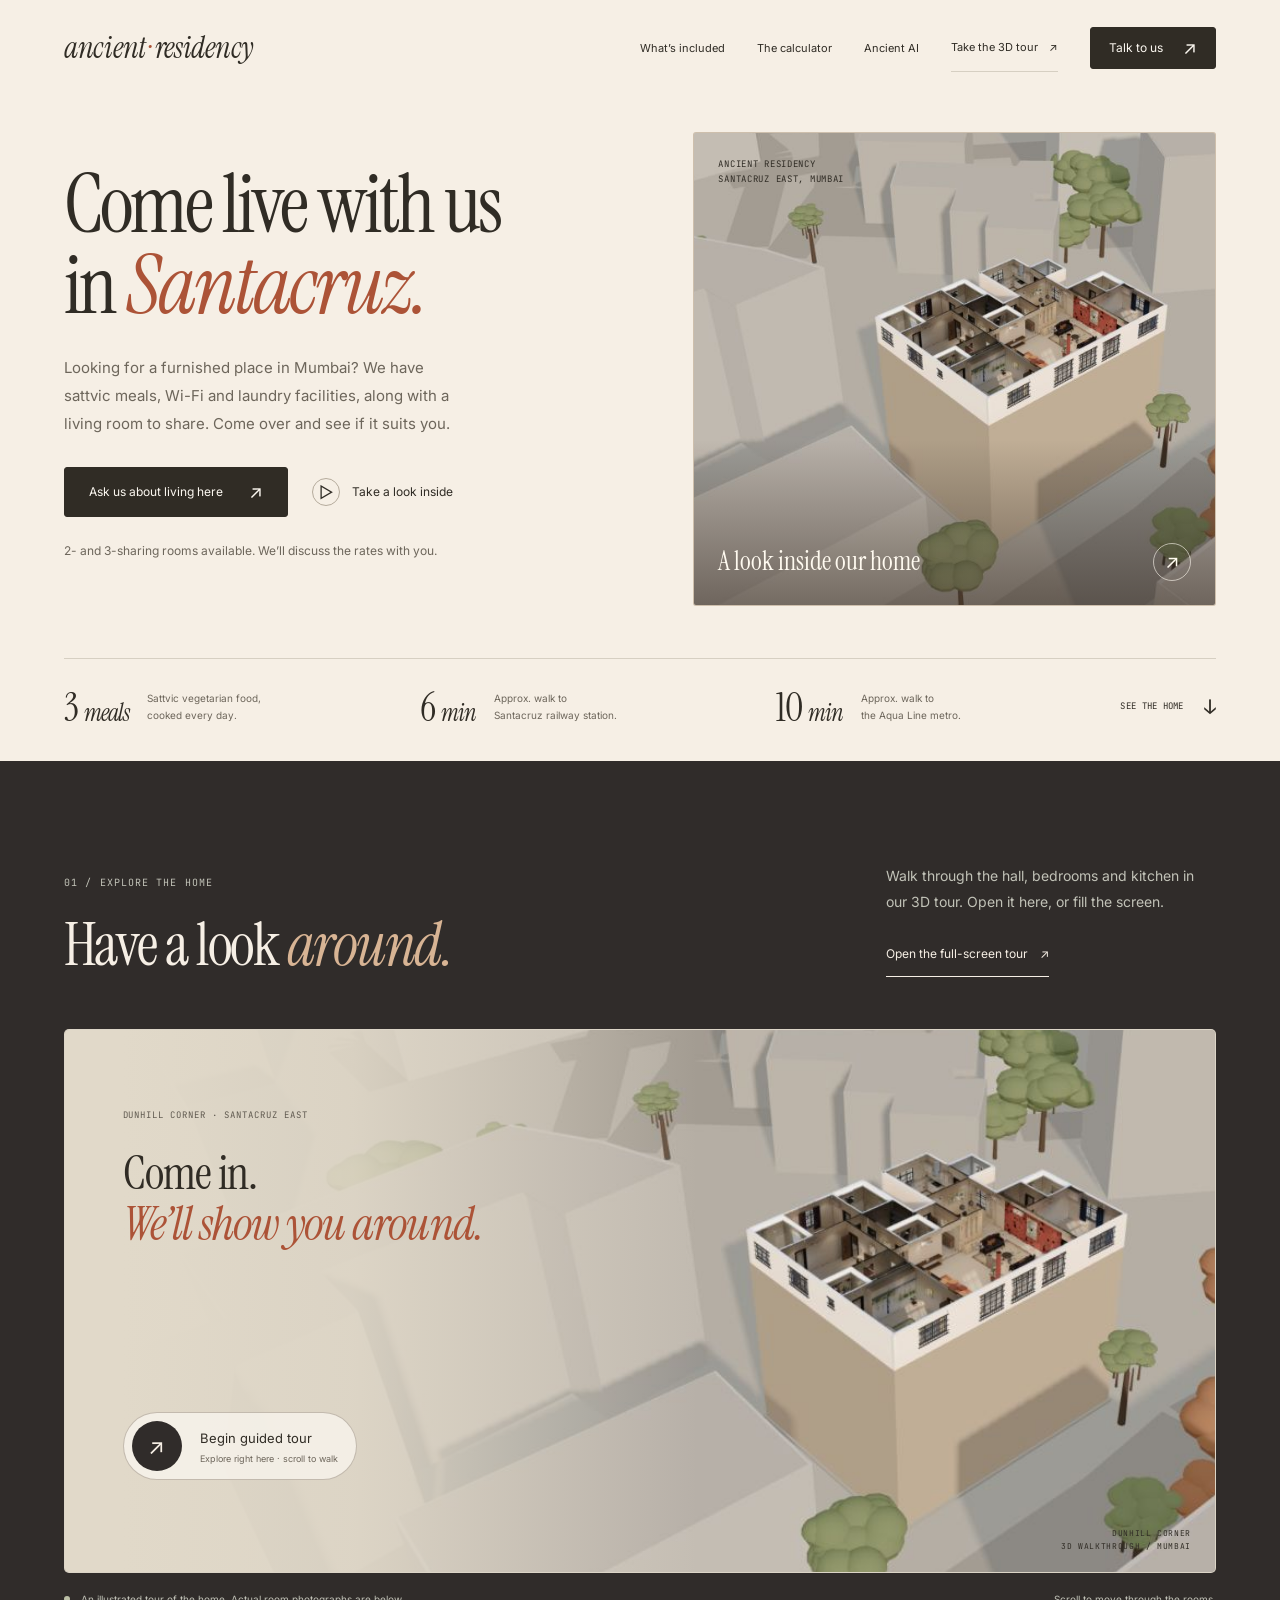
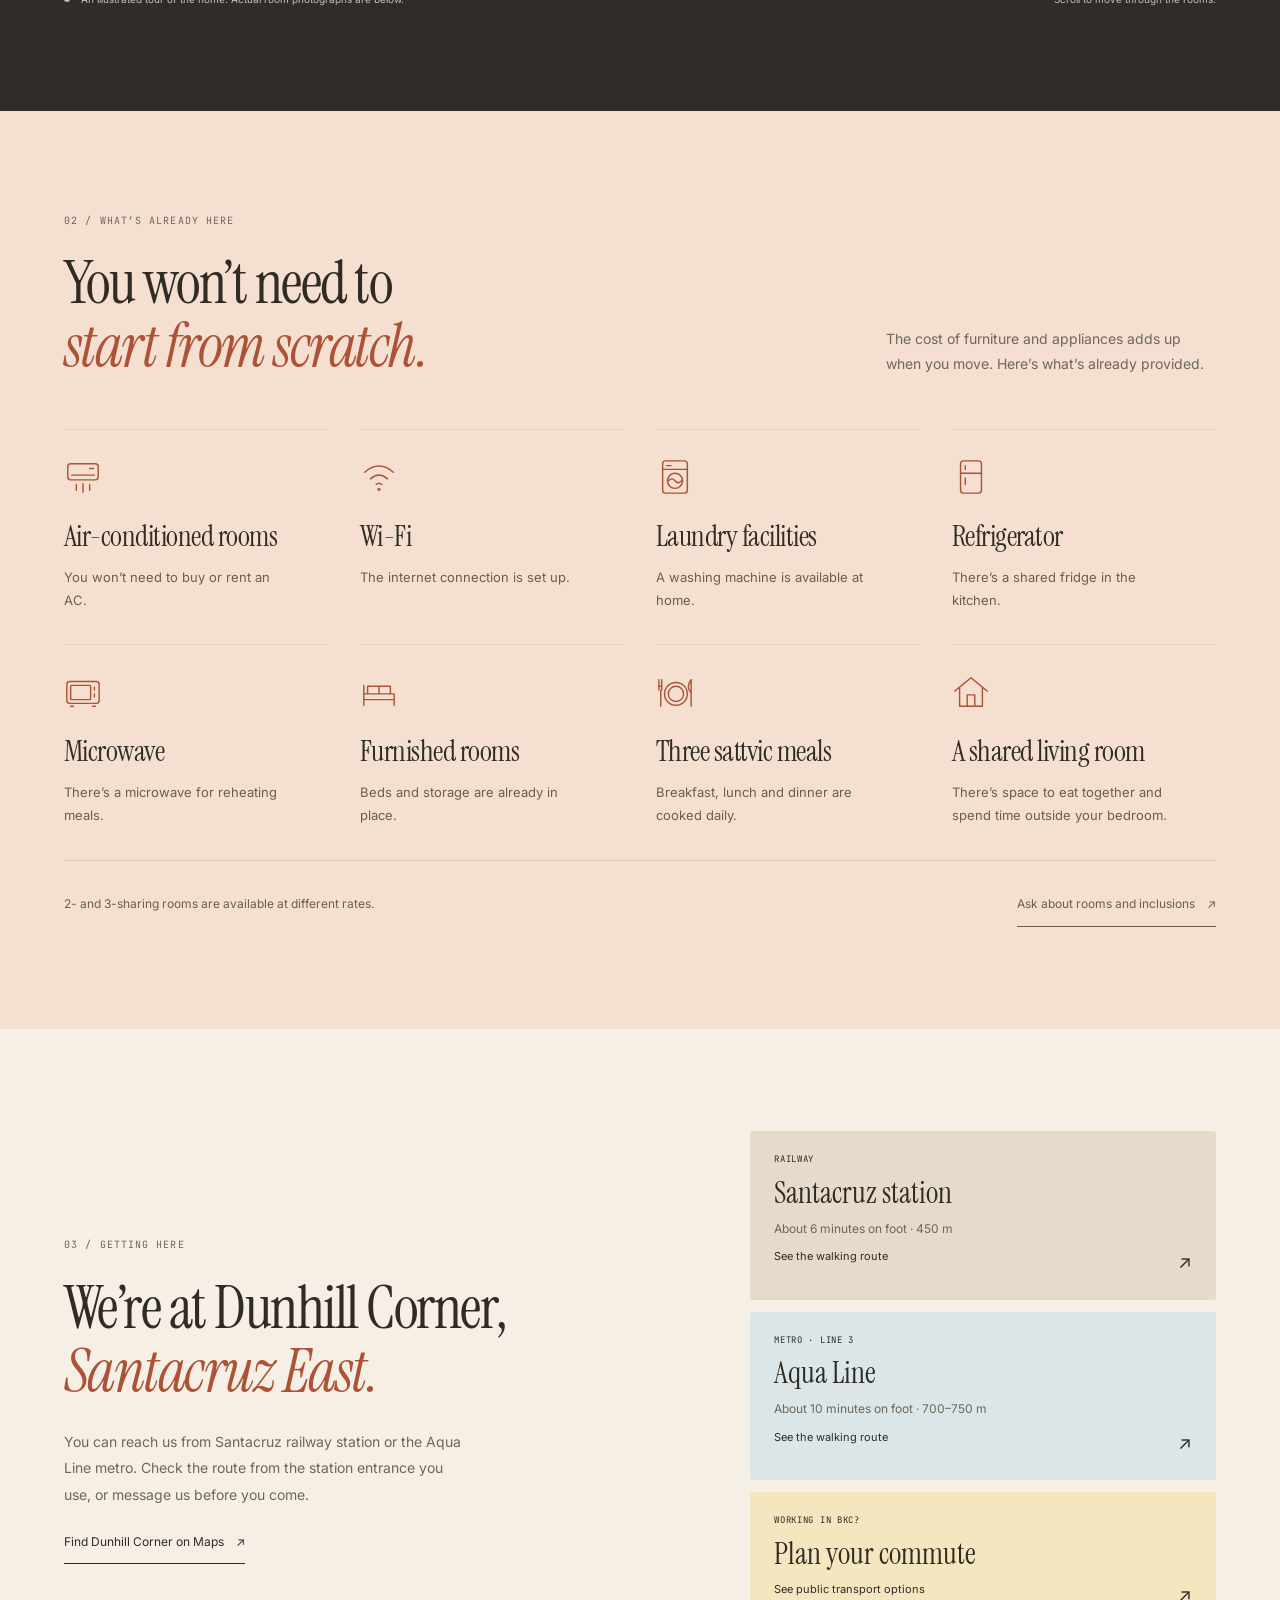
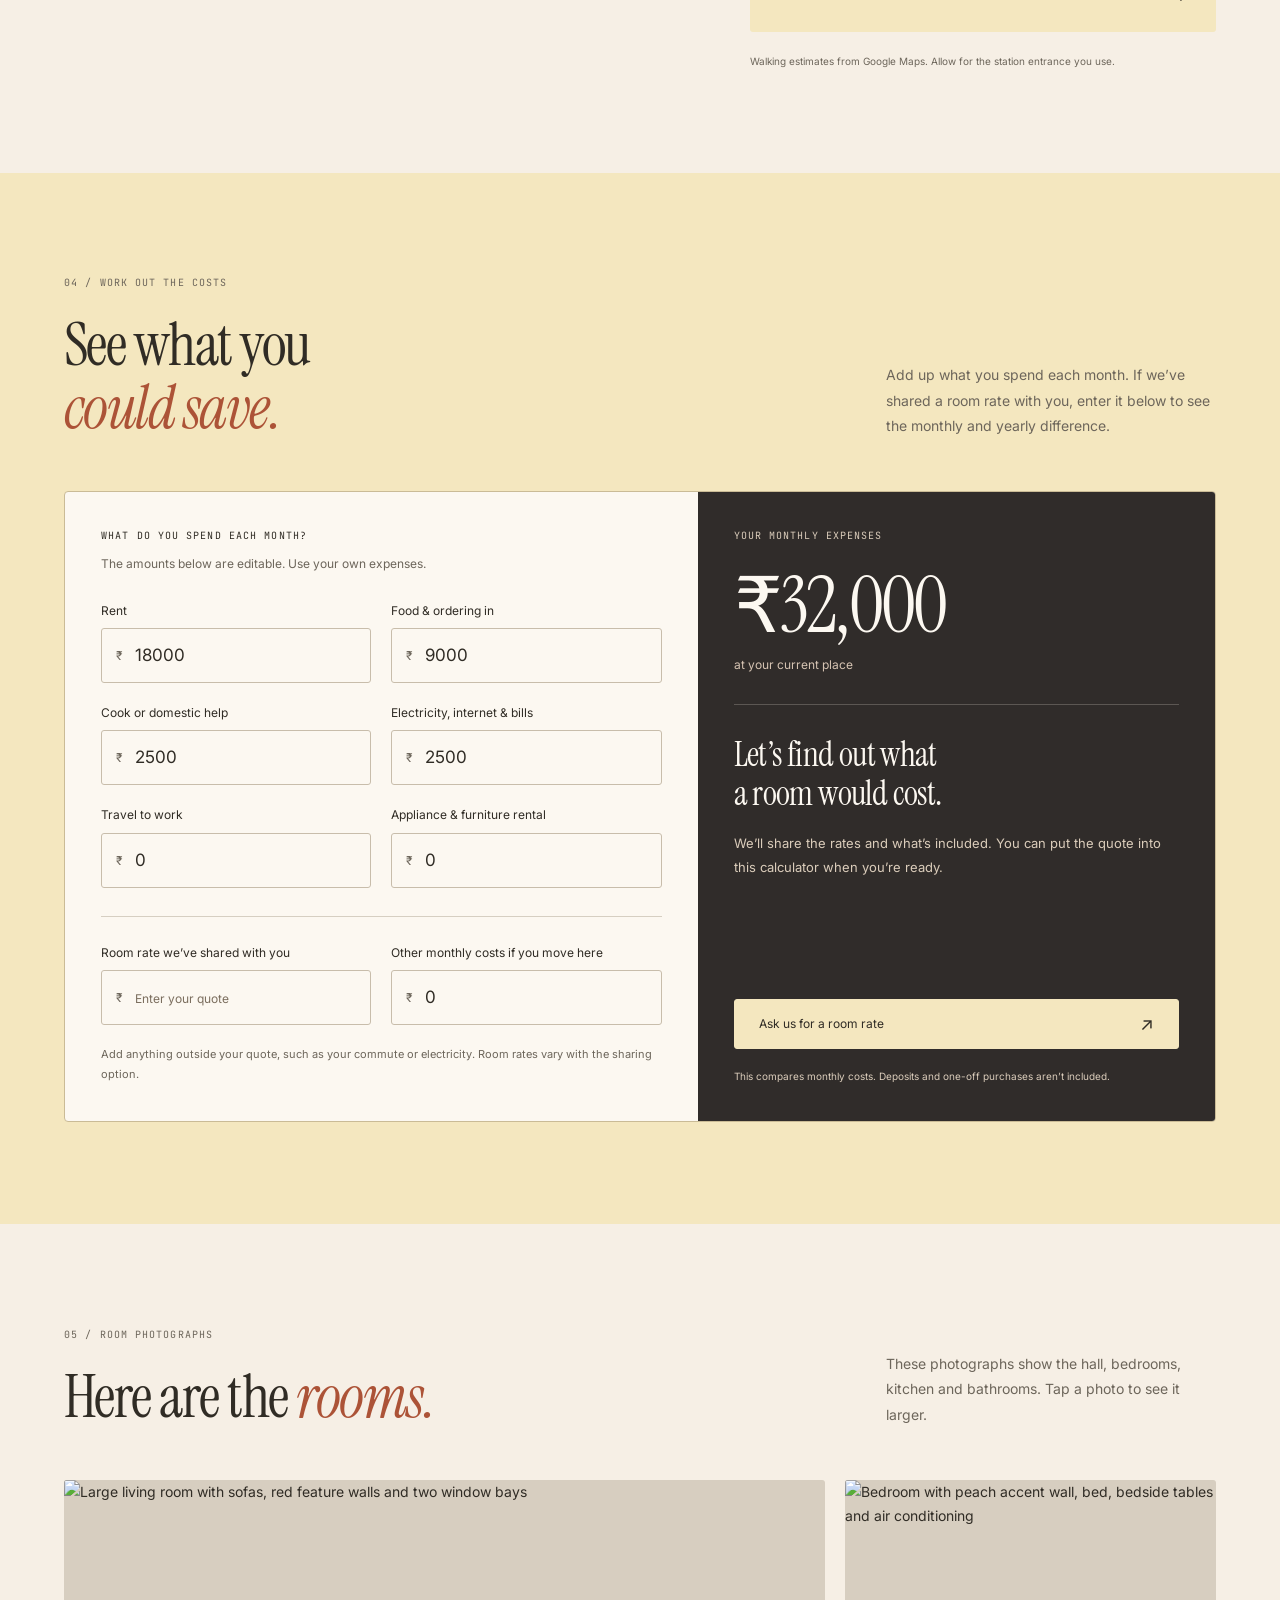
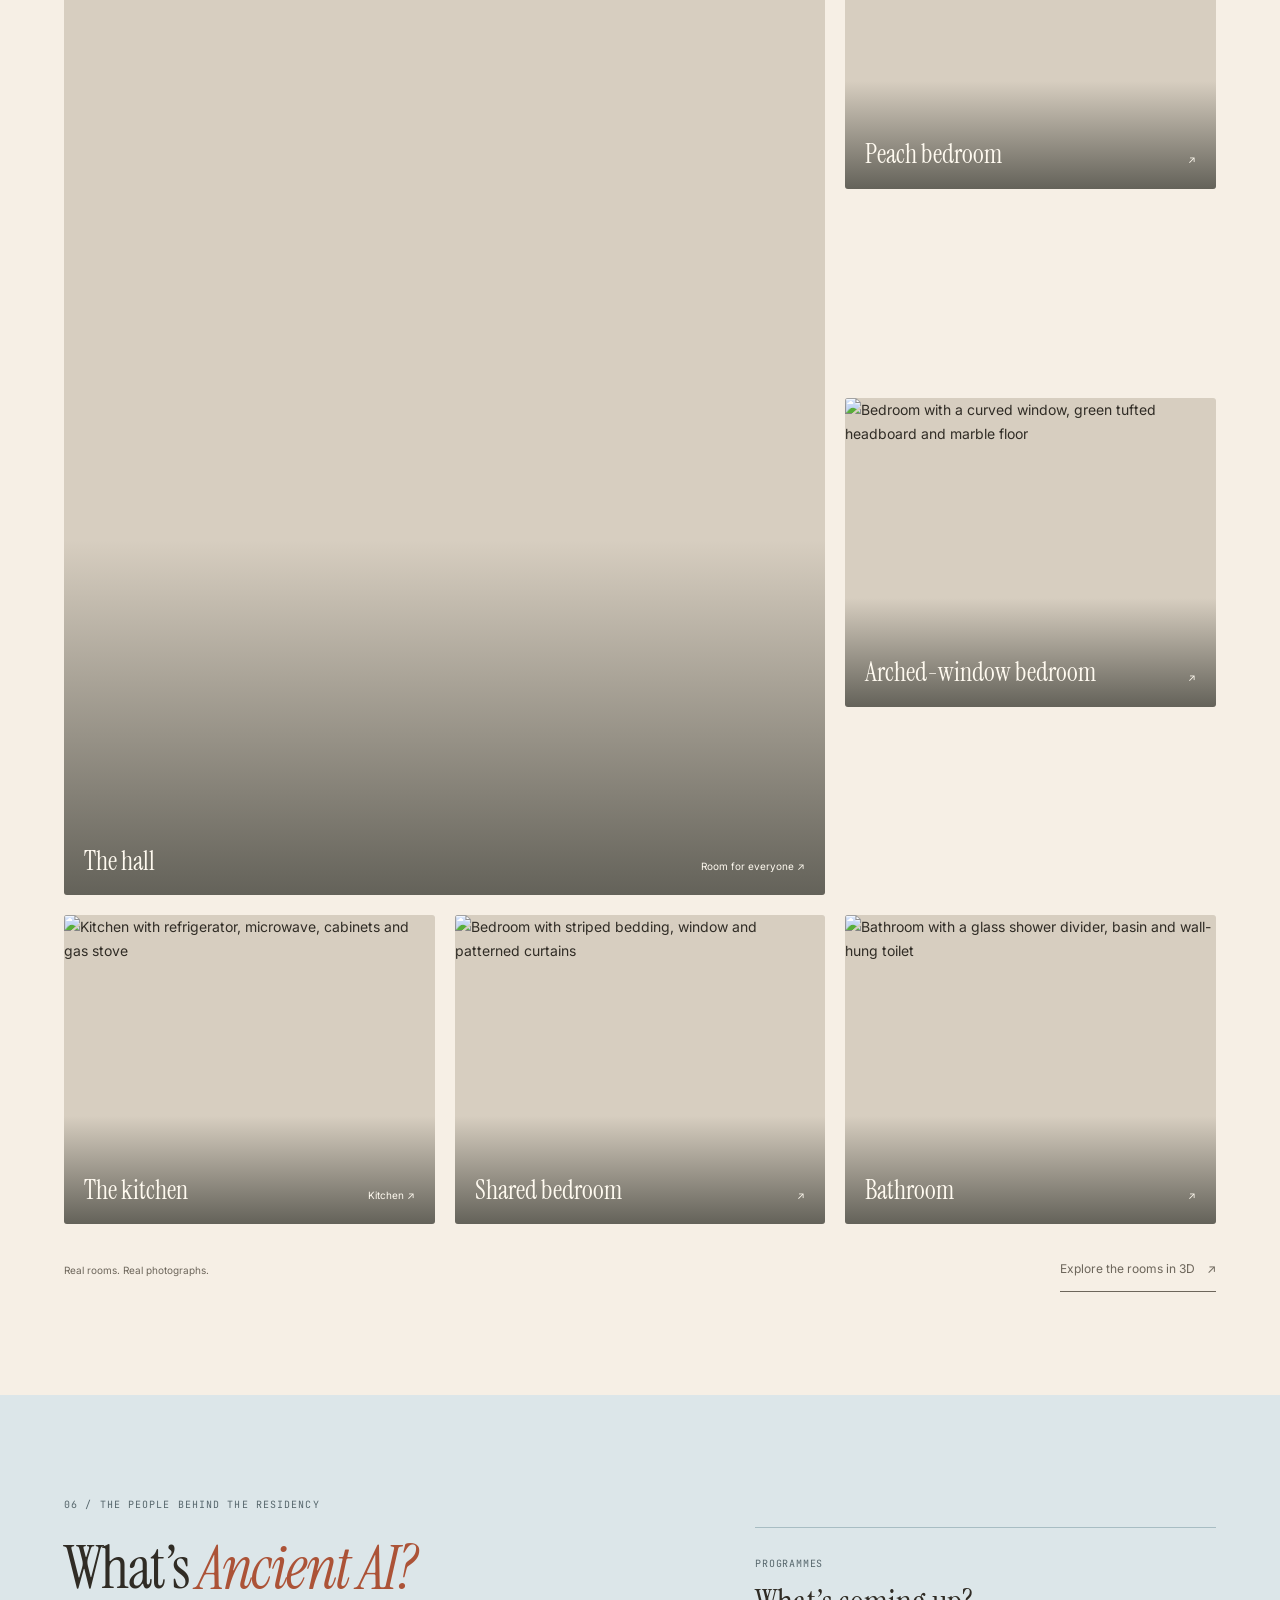
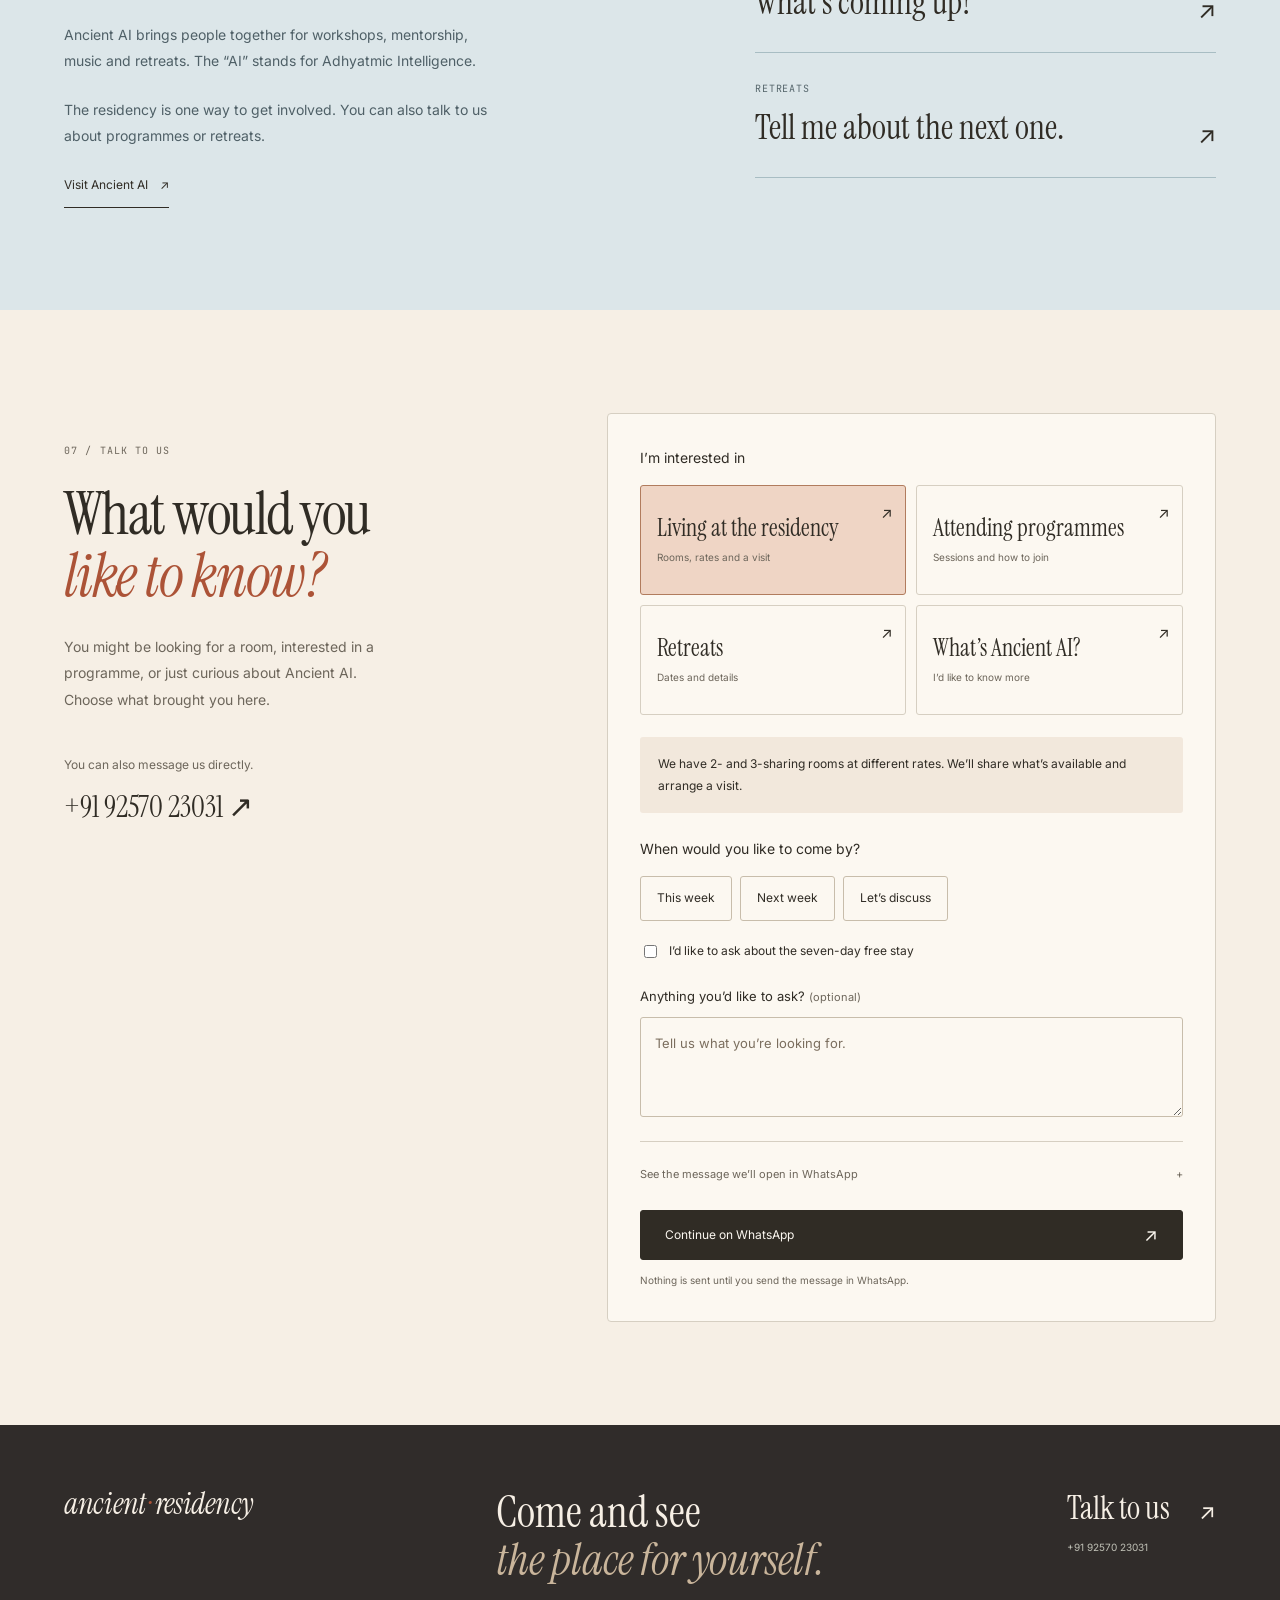
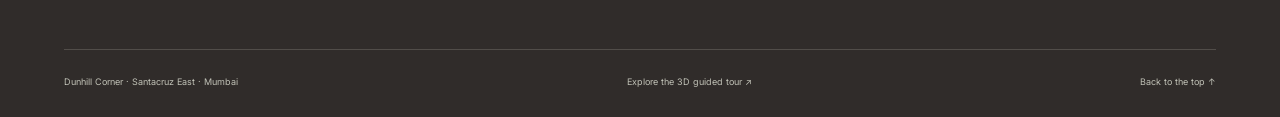
==== index.html @ 77e810cf "Redesign residency site and integrate guided 3D tour" ====
<!doctype html>
<html lang="en">
<head>
  <meta charset="utf-8">
  <meta name="viewport" content="width=device-width, initial-scale=1, viewport-fit=cover">
  <meta name="theme-color" content="#f3ece1">
  <meta name="description" content="Explore Ancient Residency at Dunhill Corner, Santacruz East. Furnished rooms, sattvic meals, Wi-Fi and laundry facilities. Take the 3D tour and talk to us about living here.">
  <title>Ancient Residency · Come live with us in Santacruz</title>
  <link rel="preconnect" href="https://fonts.googleapis.com">
  <link rel="preconnect" href="https://fonts.gstatic.com" crossorigin>
  <link href="https://fonts.googleapis.com/css2?family=Instrument+Serif:ital@0;1&family=Inter:wght@400;500;600&family=JetBrains+Mono:wght@400&display=swap" rel="stylesheet">
  <link rel="stylesheet" href="style.css">
  <script type="module" src="main.js"></script>
</head>
<body>
<svg class="icon-library" xmlns="http://www.w3.org/2000/svg" aria-hidden="true"><defs>
<symbol id="icon-wifi" viewBox="0 0 40 40"><path d="M5 15q15-13 30 0M11 22q9-8 18 0M17 28q3-3 6 0"/><circle cx="20" cy="33" r="1"/></symbol>
<symbol id="icon-ac" viewBox="0 0 40 40"><rect x="4" y="6" width="32" height="17" rx="3"/><path d="M8 18h24M27 11h4M13 28v6M20 27v9M27 28v6"/></symbol>
<symbol id="icon-washer" viewBox="0 0 40 40"><rect x="7" y="3" width="26" height="34" rx="3"/><path d="M7 12h26M11 8h5"/><circle cx="20" cy="24" r="8"/><path d="M13 24q4-4 7 0t7 0"/></symbol>
<symbol id="icon-fridge" viewBox="0 0 40 40"><rect x="9" y="3" width="22" height="34" rx="3"/><path d="M9 16h22M14 8v4M14 21v7"/></symbol>
<symbol id="icon-micro" viewBox="0 0 40 40"><rect x="3" y="9" width="34" height="23" rx="3"/><rect x="7" y="13" width="21" height="15" rx="1"/><path d="M32 15v3M32 22v3M7 35h3M30 35h3"/></symbol>
<symbol id="icon-bed" viewBox="0 0 40 40"><path d="M4 34V13M36 34V22H4M8 22v-8h12v8M20 22v-8h12v8M4 28h32"/></symbol>
<symbol id="icon-meal" viewBox="0 0 40 40"><circle cx="21" cy="22" r="12"/><circle cx="21" cy="22" r="8"/><path d="M3 7v11M6 7v11M3 14h3M5 18v17M37 7v28M37 7q-6 8 0 14"/></symbol>
<symbol id="icon-home" viewBox="0 0 40 40"><path d="M3 19 20 5l17 14M8 16v19h24V16M16 35V23h8v12"/></symbol>
</defs></svg>
<a class="skip-link" href="#main">Skip to content</a>
<header class="header wrap">
  <a class="wordmark" href="#top" aria-label="Ancient Residency, home">ancient<span>·</span>residency</a>
  <nav class="nav" aria-label="Main navigation">
    <a href="#amenities">What’s included</a><a href="#calculator">The calculator</a><a href="#ancient-ai">Ancient AI</a>
    <a class="nav-tour" href="tour/" data-tour-open>Take the 3D tour <span aria-hidden="true">↗</span></a>
    <a class="button button-small" href="#contact">Talk to us <span aria-hidden="true">↗</span></a>
  </nav>
</header>
<main id="main">
  <section class="hero wrap" id="top" aria-labelledby="hero-heading">
    <div class="hero-copy">
      <h1 id="hero-heading">Come live with us<br>in <em>Santacruz.</em></h1>
      <p class="hero-lede">Looking for a furnished place in Mumbai? We have sattvic meals, Wi-Fi and laundry facilities, along with a living room to share. Come over and see if it suits you.</p>
      <div class="actions"><a class="button" href="#contact" data-interest-link="living">Ask us about living here <span aria-hidden="true">↗</span></a><a class="text-link" href="tour/" data-tour-open><span class="play-small" aria-hidden="true">▷</span> Take a look inside</a></div>
      <p class="hero-footnote">2- and 3-sharing rooms available. We’ll discuss the rates with you.</p>
    </div>
    <a class="hero-art" href="tour/" data-tour-open aria-label="Explore the home in our 3D guided tour">
      <img src="assets/tour-preview.jpg" alt="Our 3D model of Dunhill Corner, with an open-roof view of the hall, bedrooms and kitchen" fetchpriority="high" width="1280" height="720">
      <span class="art-label">A look inside our home<span aria-hidden="true">↗</span></span>
      <span class="art-stamp">Ancient Residency<br>Santacruz East, Mumbai</span>
    </a>
    <div class="hero-facts"><div><span class="fact-number">3 <i>meals</i></span><span>Sattvic vegetarian food,<br>cooked every day.</span></div><div><span class="fact-number">6 <i>min</i></span><span>Approx. walk to<br>Santacruz railway station.</span></div><div><span class="fact-number">10 <i>min</i></span><span>Approx. walk to<br>the Aqua Line metro.</span></div><a href="#guided-tour" class="scroll-note">See the home <span aria-hidden="true">↓</span></a></div>
  </section>
  <section class="tour-section section" id="guided-tour" aria-labelledby="guided-heading">
    <div class="wrap">
      <div class="section-intro">
        <div><p class="eyebrow">01 / Explore the home</p><h2 id="guided-heading">Have a look <em>around.</em></h2></div>
        <div class="tour-intro"><p>Walk through the hall, bedrooms and kitchen in our 3D tour. Open it here, or fill the screen.</p><a class="text-link" href="tour/" data-tour-open>Open the full-screen tour <span aria-hidden="true">↗</span></a></div>
      </div>
      <div class="tour-stage" id="tour-stage">
        <div class="tour-poster" id="tour-poster">
          <img src="assets/tour-preview.jpg" alt="A view of our actual 3D model, showing the open-roof home in its Santacruz neighbourhood" loading="lazy" width="1280" height="720">
          <div class="tour-poster-copy"><span class="eyebrow">Dunhill Corner · Santacruz East</span><p>Come in.<br><em>We’ll show you around.</em></p></div>
          <a href="tour/" class="tour-start" data-tour-inline><span class="play-ring" aria-hidden="true">↗</span><span>Begin guided tour<small>Explore right here · scroll to walk</small></span></a>
          <span class="tour-stamp">DUNHILL CORNER<br>3D WALKTHROUGH / MUMBAI</span>
        </div>
        <div id="inline-tour" class="inline-tour" hidden>
          <div class="inline-toolbar"><span>Ancient Residency <i>/ Guided tour</i></span><div><button type="button" data-tour-open>Full screen ↗</button><button type="button" id="inline-close">Back to the page ×</button></div></div>
          <div id="inline-frame" class="inline-frame"></div>
        </div>
      </div>
      <div class="tour-caption"><span><span class="small-dot"></span> An illustrated tour of the home. Actual room photographs are below.</span><span>Scroll to move through the rooms.</span></div>
    </div>
  </section>
  <section class="amenities-section section" id="amenities" aria-labelledby="amenities-heading"><div class="wrap">
    <div class="section-intro"><div><p class="eyebrow">02 / What’s already here</p><h2 id="amenities-heading">You won’t need to<br><em>start from scratch.</em></h2></div><p>The cost of furniture and appliances adds up when you move. Here’s what’s already provided.</p></div>
    <div class="amenity-grid">
      <article><svg aria-hidden="true"><use href="#icon-ac"/></svg><h3>Air-conditioned rooms</h3><p>You won’t need to buy or rent an AC.</p></article>
      <article><svg aria-hidden="true"><use href="#icon-wifi"/></svg><h3>Wi-Fi</h3><p>The internet connection is set up.</p></article>
      <article><svg aria-hidden="true"><use href="#icon-washer"/></svg><h3>Laundry facilities</h3><p>A washing machine is available at home.</p></article>
      <article><svg aria-hidden="true"><use href="#icon-fridge"/></svg><h3>Refrigerator</h3><p>There’s a shared fridge in the kitchen.</p></article>
      <article><svg aria-hidden="true"><use href="#icon-micro"/></svg><h3>Microwave</h3><p>There’s a microwave for reheating meals.</p></article>
      <article><svg aria-hidden="true"><use href="#icon-bed"/></svg><h3>Furnished rooms</h3><p>Beds and storage are already in place.</p></article>
      <article><svg aria-hidden="true"><use href="#icon-meal"/></svg><h3>Three sattvic meals</h3><p>Breakfast, lunch and dinner are cooked daily.</p></article>
      <article><svg aria-hidden="true"><use href="#icon-home"/></svg><h3>A shared living room</h3><p>There’s space to eat together and spend time outside your bedroom.</p></article>
    </div>
    <div class="amenity-bottom"><span>2- and 3-sharing rooms are available at different rates.</span><a class="text-link" href="#contact" data-interest-link="living">Ask about rooms and inclusions <span aria-hidden="true">↗</span></a></div>
  </div></section>

  <section class="location-section section wrap" id="location" aria-labelledby="location-heading">
    <div class="location-copy"><p class="eyebrow">03 / Getting here</p><h2 id="location-heading">We’re at Dunhill Corner,<br><em>Santacruz East.</em></h2><p>You can reach us from Santacruz railway station or the Aqua Line metro. Check the route from the station entrance you use, or message us before you come.</p><a class="text-link" href="https://www.google.com/maps/search/?api=1&amp;query=Dunhill+Corner+Santacruz+East+Mumbai" target="_blank" rel="noopener">Find Dunhill Corner on Maps <span aria-hidden="true">↗</span></a></div>
    <div class="location-routes">
      <a href="https://www.google.com/maps/dir/?api=1&amp;origin=Dunhill+Corner+Santacruz+East+Mumbai&amp;destination=Santacruz+Railway+Station+East+Mumbai&amp;travelmode=walking" target="_blank" rel="noopener"><span class="route-tag">Railway</span><strong>Santacruz station</strong><small>About 6 minutes on foot · 450 m</small><span>See the walking route <i aria-hidden="true">↗</i></span></a>
      <a href="https://www.google.com/maps/dir/?api=1&amp;origin=Dunhill+Corner+Santacruz+East+Mumbai&amp;destination=Santacruz+Metro+Station+Mumbai&amp;travelmode=walking" target="_blank" rel="noopener"><span class="route-tag">Metro · Line 3</span><strong>Aqua Line</strong><small>About 10 minutes on foot · 700–750 m</small><span>See the walking route <i aria-hidden="true">↗</i></span></a>
      <a href="https://www.google.com/maps/dir/?api=1&amp;origin=Dunhill+Corner+Santacruz+East+Mumbai&amp;destination=Bandra+Kurla+Complex+Mumbai&amp;travelmode=transit" target="_blank" rel="noopener"><span class="route-tag">Working in BKC?</span><strong>Plan your commute</strong><span>See public transport options <i aria-hidden="true">↗</i></span></a>
      <p class="route-note">Walking estimates from Google Maps. Allow for the station entrance you use.</p>
    </div>
  </section>

  <section class="calculator-section section" id="calculator" aria-labelledby="calculator-heading"><div class="wrap">
    <div class="section-intro"><div><p class="eyebrow">04 / Work out the costs</p><h2 id="calculator-heading">See what you<br><em>could save.</em></h2></div><p>Add up what you spend each month. If we’ve shared a room rate with you, enter it below to see the monthly and yearly difference.</p></div>
    <div class="calculator-shell"><div class="calculator-input-panel"><p class="eyebrow">What do you spend each month?</p><p class="calculator-help">The amounts below are editable. Use your own expenses.</p>
      <div class="cost-inputs">
        <label>Rent <span>₹ <input type="number" id="rent" min="0" max="10000000" step="500" value="18000" inputmode="numeric"></span></label>
        <label>Food &amp; ordering in <span>₹ <input type="number" id="food" min="0" max="10000000" step="500" value="9000" inputmode="numeric"></span></label>
        <label>Cook or domestic help <span>₹ <input type="number" id="help" min="0" max="10000000" step="500" value="2500" inputmode="numeric"></span></label>
        <label>Electricity, internet &amp; bills <span>₹ <input type="number" id="bills" min="0" max="10000000" step="500" value="2500" inputmode="numeric"></span></label>
        <label>Travel to work <span>₹ <input type="number" id="travel" min="0" max="10000000" step="500" value="0" inputmode="numeric"></span></label>
        <label>Appliance &amp; furniture rental <span>₹ <input type="number" id="appliances" min="0" max="10000000" step="500" value="0" inputmode="numeric"></span></label>
      </div>
      <div class="quote-inputs"><label>Room rate we’ve shared with you <span>₹ <input type="number" id="room-quote" min="1" max="10000000" step="500" placeholder="Enter your quote" inputmode="numeric" aria-describedby="quote-help"></span></label><label>Other monthly costs if you move here <span>₹ <input type="number" id="new-extras" min="0" max="10000000" step="500" value="0" inputmode="numeric" aria-describedby="quote-help"></span></label><p id="quote-help">Add anything outside your quote, such as your commute or electricity. Room rates vary with the sharing option.</p></div>
    </div><div class="calculator-result"><p class="eyebrow">Your monthly expenses</p><p class="cost-big" id="cost-total">₹32,000</p><p class="cost-context">at your current place</p><div class="savings-result" id="savings-result" hidden aria-live="polite"><div><span id="savings-label">You could save each month</span><strong id="savings-monthly"></strong></div><div><span id="annual-label">Over a year</span><strong id="savings-annual"></strong></div><p id="cost-verdict"></p></div><div id="quote-prompt"><h3>Let’s find out what<br>a room would cost.</h3><p>We’ll share the rates and what’s included. You can put the quote into this calculator when you’re ready.</p></div><a class="button" id="quote-whatsapp" href="https://wa.me/919257023031?text=Hi%21%20Could%20you%20share%20the%20room%20rates%20at%20Ancient%20Residency%3F" target="_blank" rel="noopener">Ask us for a room rate <span aria-hidden="true">↗</span></a><p class="calculator-note">This compares monthly costs. Deposits and one-off purchases aren’t included.</p></div></div>
  </div></section>
  <section class="section wrap gallery-section" id="home" aria-labelledby="home-heading">
    <div class="section-intro"><div><p class="eyebrow">05 / Room photographs</p><h2 id="home-heading">Here are the <em>rooms.</em></h2></div><p>These photographs show the hall, bedrooms, kitchen and bathrooms. Tap a photo to see it larger.</p></div>
    <div class="gallery">
      <button class="gallery-item gallery-main" type="button" data-photo data-caption="The hall · Room for everyone"><img src="assets/829e4c94b9a29258d5f2e0397e4c90da.jpg" alt="Large living room with sofas, red feature walls and two window bays" loading="lazy" width="960" height="1280"><span>The hall <i>Room for everyone ↗</i></span></button>
      <button class="gallery-item" type="button" data-photo data-caption="Peach bedroom · Peach bedroom"><img src="assets/8d9e400942faef25bb36c0a19c88b81c.jpg" alt="Bedroom with peach accent wall, bed, bedside tables and air conditioning" loading="lazy" width="960" height="1280"><span>Peach bedroom <i>↗</i></span></button>
      <button class="gallery-item" type="button" data-photo data-caption="Arched-window bedroom · Arched window bedroom"><img src="assets/45e21a063c978e278603d864e3ca2567.jpg" alt="Bedroom with a curved window, green tufted headboard and marble floor" loading="lazy" width="960" height="1280"><span>Arched-window bedroom <i>↗</i></span></button>
      <button class="gallery-item" type="button" data-photo data-caption="The kitchen · The kitchen"><img src="assets/87fb7bf7edd9cfb14ca3782879179669.jpg" alt="Kitchen with refrigerator, microwave, cabinets and gas stove" loading="lazy" width="960" height="1280"><span>The kitchen <i>Kitchen ↗</i></span></button>
      <button class="gallery-item" type="button" data-photo data-caption="Shared rooms · Shared bedroom"><img src="assets/a0c2efaabe5fca6dbce392f0a189b72d.jpg" alt="Bedroom with striped bedding, window and patterned curtains" loading="lazy" width="960" height="1280"><span>Shared bedroom <i>↗</i></span></button>
      <button class="gallery-item" type="button" data-photo data-caption="The bathrooms · Glass shower dividers"><img src="assets/80e9af1488bacdf1c034b40a0579e445.jpg" alt="Bathroom with a glass shower divider, basin and wall-hung toilet" loading="lazy" width="960" height="1280"><span>Bathroom <i>↗</i></span></button>
    </div>
    <div class="gallery-note"><span>Real rooms. Real photographs.</span><a class="text-link" href="tour/" data-tour-open>Explore the rooms in 3D <span aria-hidden="true">↗</span></a></div>
  </section>
  <section class="about-section section" id="ancient-ai" aria-labelledby="about-heading"><div class="wrap about-layout"><div><p class="eyebrow">06 / The people behind the residency</p><h2 id="about-heading">What’s <em>Ancient AI?</em></h2><p>Ancient AI brings people together for workshops, mentorship, music and retreats. The “AI” stands for Adhyatmic Intelligence.</p><p>The residency is one way to get involved. You can also talk to us about programmes or retreats.</p><a class="text-link" href="https://ancientai.in/" target="_blank" rel="noopener">Visit Ancient AI <span aria-hidden="true">↗</span></a></div><div class="about-options"><a href="#contact" data-interest-link="programmes"><span>Programmes</span><strong>What’s coming up?</strong><i aria-hidden="true">↗</i></a><a href="#contact" data-interest-link="retreats"><span>Retreats</span><strong>Tell me about the next one.</strong><i aria-hidden="true">↗</i></a></div></div></section>

  <section class="contact-section section wrap" id="contact" aria-labelledby="contact-heading">
    <div class="contact-intro"><p class="eyebrow">07 / Talk to us</p><h2 id="contact-heading">What would you<br><em>like to know?</em></h2><p>You might be looking for a room, interested in a programme, or just curious about Ancient AI. Choose what brought you here.</p><p class="contact-number">You can also message us directly.<br><a href="https://wa.me/919257023031" target="_blank" rel="noopener">+91 92570 23031 ↗</a></p></div>
    <form class="enquiry-form" id="visit-form"><fieldset><legend>I’m interested in</legend><div class="interest-choices">
      <label><input type="radio" name="interest" value="living" checked><span><b>Living at the residency</b><small>Rooms, rates and a visit</small><i aria-hidden="true">↗</i></span></label>
      <label><input type="radio" name="interest" value="programmes"><span><b>Attending programmes</b><small>Sessions and how to join</small><i aria-hidden="true">↗</i></span></label>
      <label><input type="radio" name="interest" value="retreats"><span><b>Retreats</b><small>Dates and details</small><i aria-hidden="true">↗</i></span></label>
      <label><input type="radio" name="interest" value="ancient-ai"><span><b>What’s Ancient AI?</b><small>I’d like to know more</small><i aria-hidden="true">↗</i></span></label>
    </div></fieldset>
    <div class="enquiry-context" aria-live="polite"><p id="interest-context">We have 2- and 3-sharing rooms at different rates. We’ll share what’s available and arrange a visit.</p><a id="interest-resource" href="https://ancientai.in/" target="_blank" rel="noopener" hidden>Read about Ancient AI ↗</a></div>
    <fieldset id="visit-options"><legend>When would you like to come by?</legend><div class="choices"><label><input type="radio" name="when" value="This week"><span>This week</span></label><label><input type="radio" name="when" value="Next week"><span>Next week</span></label><label><input type="radio" name="when" value="Let’s discuss"><span>Let’s discuss</span></label></div><label class="trial-check"><input type="checkbox" name="trial"> I’d like to ask about the seven-day free stay</label></fieldset>
    <label class="question-label" for="enquiry-question">Anything you’d like to ask? <span>(optional)</span></label><textarea id="enquiry-question" name="question" maxlength="800" rows="3" placeholder="Tell us what you’re looking for."></textarea>
    <details class="message-preview"><summary>See the message we’ll open in WhatsApp <span aria-hidden="true">+</span></summary><p id="visit-message">Hi! I’m interested in living at Ancient Residency in Santacruz East. Could you share the room rates and what’s available?</p></details>
    <a id="visit-whatsapp" class="button" target="_blank" rel="noopener" href="https://wa.me/919257023031?text=Hi%21%20I%27m%20interested%20in%20living%20at%20Ancient%20Residency.%20Could%20you%20share%20the%20details%3F">Continue on WhatsApp <span aria-hidden="true">↗</span></a><p class="small-copy">Nothing is sent until you send the message in WhatsApp.</p><noscript><p class="small-copy">You can share your preferences directly in WhatsApp.</p></noscript>
    </form>
  </section>
</main>
<footer class="footer"><div class="wrap"><div class="footer-top"><a class="wordmark" href="#top">ancient<span>·</span>residency</a><p>Come and see<br><em>the place for yourself.</em></p><a class="footer-contact" href="https://wa.me/919257023031" target="_blank" rel="noopener">Talk to us <span aria-hidden="true">↗</span><small>+91 92570 23031</small></a></div><div class="footer-bottom"><span>Dunhill Corner · Santacruz East · Mumbai</span><a href="tour/" data-tour-open>Explore the 3D guided tour ↗</a><a href="#top">Back to the top ↑</a></div></div></footer>
<dialog id="tour-dialog" class="tour-dialog" aria-labelledby="tour-dialog-title"><div class="dialog-toolbar"><h2 id="tour-dialog-title">The guided tour <span>/ Ancient Residency</span></h2><button type="button" id="tour-close" autofocus>Back to the website <span aria-hidden="true">×</span></button></div><div id="modal-frame" class="modal-frame"></div></dialog>
<dialog id="photo-dialog" class="photo-dialog" aria-labelledby="photo-caption"><button type="button" id="photo-close" aria-label="Close photo" autofocus>×</button><figure><img id="photo-image" alt=""><figcaption id="photo-caption"></figcaption></figure></dialog>
</body>
</html>
---- style.css ----
:root {
  color-scheme: light;
  --paper: #f6efe5;
  --paper-light: #fcf8f1;
  --ink: #302c25;
  --muted: #6d665b;
  --clay: #ac5337;
  --peach: #efd5c5;
  --butter: #f4e7bf;
  --blue: #dce6e9;
  --night: #302c2a;
  --line: #d6cfc2;
  --serif: 'Instrument Serif', Georgia, serif;
  --sans: 'Inter', system-ui, sans-serif;
  --mono: 'JetBrains Mono', monospace;
  --ease: cubic-bezier(.23, 1, .32, 1);
}
* { box-sizing: border-box; }
html { scroll-padding-top: 32px; }
body { margin: 0; background: var(--paper); color: var(--ink); font: 400 14px/1.7 var(--sans); -webkit-font-smoothing: antialiased; }
body:has(dialog[open]) { overflow: hidden; }
h1,h2,h3,p,figure { margin: 0; }
h1,h2,h3 { font-family: var(--serif); font-weight: 400; }
h1 { font-size: clamp(60px, 6.4vw, 98px); line-height: .99; letter-spacing: -.036em; }
h2 { font-size: clamp(43px, 4.7vw, 70px); line-height: 1.04; letter-spacing: -.025em; }
h3 { font-size: 34px; line-height: 1.15; letter-spacing: -.018em; }
em { font-weight: 400; color: var(--clay); }
a { color: inherit; text-decoration: none; }
button,input { font: inherit; }
button { color: inherit; cursor: pointer; }
button,a,input,summary { -webkit-tap-highlight-color: transparent; }
button:focus-visible,a:focus-visible,input:focus-visible,summary:focus-visible { outline: 2px solid var(--clay); outline-offset: 5px; }
img { display: block; max-width: 100%; }
[hidden] { display: none !important; }
.wrap { max-width: 1480px; margin-inline: auto; padding-inline: clamp(24px, 5vw, 80px); }
.section { padding-block: clamp(72px, 8vw, 116px); }
.eyebrow { font: 400 10px/1.6 var(--mono); letter-spacing: .11em; text-transform: uppercase; }
.small-copy { font-size: 12px; line-height: 1.7; color: var(--muted); }
.small-dot { display: inline-block; width: 6px; height: 6px; border-radius: 50%; background: var(--clay); margin-right: 8px; vertical-align: 1px; }
.button { display: inline-flex; justify-content: center; align-items: center; gap: 26px; min-height: 50px; border: 1px solid var(--ink); padding: 15px 24px; border-radius: 3px; background: var(--ink); color: var(--paper-light); font: 400 12px/1.5 var(--sans); transition: background 180ms ease, transform 140ms var(--ease); }
.button span { font-size: 18px; line-height: 1; }
.button:active, .tour-start:active { transform: scale(.98); }
.button-small { padding: 11px 18px; min-height: 42px; gap: 20px; }
.text-link { display: inline-flex; align-items: center; gap: 12px; font-size: 12px; min-height: 44px; }
.text-link:not(:has(.play-small)) { border-bottom: 1px solid currentColor; }
.play-small { display: grid; place-items: center; border: 1px solid #b5ab9c; border-radius: 50%; width: 28px; height: 28px; font-size: 16px; }
.skip-link { position: fixed; z-index: 100; top: 12px; left: 12px; padding: 10px 20px; background: var(--ink); color: white; transform: translateY(-150%); }
.skip-link:focus { transform: none; }
.header { display: flex; align-items: center; justify-content: space-between; gap: 32px; min-height: 96px; }
.wordmark { white-space: nowrap; font: italic 400 30px/1 var(--serif); letter-spacing: -.01em; }
.wordmark span { color: var(--clay); padding-inline: 3px; }
.nav { display: flex; align-items: center; gap: clamp(20px, 2.5vw, 40px); font-size: 11px; }
.nav > a:not(.button) { padding-block: 14px; }
.nav .nav-tour { border-bottom: 1px solid var(--line); padding-block: 8px; }
.nav-tour span { margin-left: 8px; }
.hero { display: grid; grid-template-columns: 1.05fr 1fr; column-gap: 7%; padding-top: 32px; }
.hero-copy { align-self: center; padding-block: 36px 48px; }
.hero-copy .eyebrow { margin-bottom: 30px; }
.hero-lede { max-width: 395px; margin-top: 28px; font-size: 15px; line-height: 1.85; color: var(--muted); }
.actions { display: flex; flex-wrap: wrap; gap: 12px 24px; margin-top: 30px; align-items: center; }
.hero-footnote { margin-top: 24px; font-size: 12px; color: var(--muted); }
.hero-facts { grid-column: 1 / -1; display: flex; gap: 44px; justify-content: space-between; align-items: center; margin-top: 48px; padding-block: 28px 34px; border-top: 1px solid var(--line); }
.hero-facts > div { display: flex; align-items: center; gap: 18px; }
.hero-facts > div > span:last-child { font-size: 10px; line-height: 1.7; color: var(--muted); }
.fact-number { font: 400 40px/1 var(--serif); letter-spacing: -.025em; white-space: nowrap; }
.fact-number i { font-size: 24px; }
.scroll-note { font: 400 9px/1.7 var(--mono); text-transform: uppercase; letter-spacing: .03em; display: flex; align-items: center; gap: 20px; }
.scroll-note span { font-size: 20px; }
.section-intro { display: flex; justify-content: space-between; align-items: flex-end; gap: 40px; margin-bottom: 52px; }
.section-intro > div:first-child { flex: 1; }
.section-intro .eyebrow { margin-bottom: 23px; color: var(--muted); }
.section-intro > p, .tour-intro { width: 330px; flex-shrink: 0; color: var(--muted); font-size: 14px; line-height: 1.85; }
.tour-section { background: var(--night); color: var(--paper); }
.tour-section em { color: #d8b494; }
.tour-section .eyebrow, .tour-intro { color: #c1c2b7; }
.tour-intro .text-link { color: var(--paper); margin-top: 18px; }
.tour-stage { background: #d7d0c2; border: 1px solid #f3ece12b; border-radius: 5px; overflow: hidden; }
.tour-poster { position: relative; min-height: 520px; aspect-ratio: 2.12; overflow: hidden; background: #c5bfb2; }
.tour-poster > img { position: absolute; right: 0; height: 100%; width: 77%; object-fit: cover; object-position: 50% 50%; transform: scale(1.45); transform-origin: 85% 55%; }
.tour-poster::after { content: ''; position: absolute; inset: 0; background: linear-gradient(90deg, #e1d9c9 5%, #e1d9c9db 25%, #e1d9c900 55%); pointer-events: none; }
.tour-poster-copy { position: absolute; left: 5%; top: 13%; z-index: 1; color: var(--ink); }
.tour-poster-copy .eyebrow { color: #605a50; font-size: 9px; }
.tour-poster-copy p { font: 400 clamp(33px, 3.7vw, 56px)/1.08 var(--serif); margin-top: 24px; letter-spacing: -.02em; }
.tour-poster-copy em { color: var(--clay); }
.tour-start { position: absolute; left: 5%; bottom: 17%; display: flex; gap: 18px; align-items: center; z-index: 1; color: var(--ink); padding: 8px 18px 8px 8px; border: 1px solid #84786770; border-radius: 999px; background: #f8f4edcf; font-size: 13px; transition: transform 160ms var(--ease), background 180ms ease; }
.tour-start small { display: block; font-size: 9px; color: var(--muted); margin-top: 2px; }
.play-ring { display: grid; place-items: center; width: 50px; height: 50px; border-radius: 50%; background: var(--night); color: var(--paper); font-size: 22px; }
.tour-stamp { position: absolute; bottom: 20px; right: 24px; color: var(--ink); z-index: 1; text-align: right; font: 400 8px/1.6 var(--mono); letter-spacing: .08em; }
.tour-caption { display: flex; justify-content: space-between; gap: 20px; margin-top: 18px; font-size: 10px; color: #c1c2b7; }
.tour-caption .small-dot { background: #bcc0a6; }
.inline-toolbar { padding: 10px 16px; display: flex; align-items: center; justify-content: space-between; gap: 16px; background: #eee7da; color: var(--ink); font-size: 11px; }
.inline-toolbar i { font-style: normal; color: var(--muted); }
.inline-toolbar > div { display: flex; gap: 18px; }
.inline-toolbar button { background: none; border: 0; font-size: 11px; min-height: 36px; padding: 4px 0; }
.inline-frame { height: min(720px, 78svh); min-height: 440px; }
.inline-frame iframe,.modal-frame iframe { display: block; width: 100%; height: 100%; border: 0; }
.gallery { display: grid; grid-template-columns: repeat(3, 1fr); gap: 20px; }
.gallery-item { position: relative; display: block; width: 100%; padding: 0; border: 0; border-radius: 3px; overflow: hidden; background: #d7cec0; text-align: left; aspect-ratio: 1.2; }
.gallery-item img { width: 100%; height: 100%; object-fit: cover; transition: transform 450ms var(--ease); }
.gallery-item::after { content: ''; position: absolute; inset: 65% 0 0; pointer-events: none; background: linear-gradient(transparent, #171a1599); }
.gallery-main { grid-column: span 2; grid-row: span 2; aspect-ratio: auto; }
.gallery-item > span { position: absolute; z-index: 1; inset: auto 20px 20px; color: #fffaf0; display: flex; justify-content: space-between; gap: 16px; align-items: baseline; font: 400 26px/1.1 var(--serif); }
.gallery-item i { font: normal 400 10px/1.5 var(--sans); }
.gallery-note { display: flex; justify-content: space-between; align-items: center; gap: 20px; margin-top: 24px; font-size: 10px; color: var(--muted); }
.footer { background: var(--night); color: var(--paper); padding-block: 64px 28px; }
.footer-top { display: flex; justify-content: space-between; gap: 40px; align-items: flex-start; padding-bottom: 64px; }
.footer-top > p { font: 400 clamp(32px, 3.4vw, 48px)/1.1 var(--serif); }
.footer em { color: #c9b59b; }
.footer-contact { font: 400 32px/1.2 var(--serif); }
.footer-contact > span { font: 400 22px/1 var(--sans); margin-left: 24px; }
.footer-contact small { display: block; color: #c1c2b7; font: 400 10px/1.7 var(--sans); margin-top: 12px; }
.footer-bottom { border-top: 1px solid #f3ece12b; padding-top: 24px; display: flex; justify-content: space-between; gap: 24px; color: #c1c2b7; font-size: 9px; }
dialog { padding: 0; border: 0; color: var(--ink); }
dialog::backdrop { background: #171a15d9; }
.tour-dialog { position: fixed; inset: 0; width: 100%; max-width: none; height: 100%; max-height: none; margin: 0; background: var(--paper); }
.tour-dialog[open] { display: flex; flex-direction: column; }
.dialog-toolbar { min-height: 56px; padding: 8px 24px; background: var(--night); color: var(--paper); display: flex; flex-shrink: 0; align-items: center; justify-content: space-between; gap: 16px; }
.dialog-toolbar h2 { font: 400 13px/1.4 var(--sans); letter-spacing: 0; }
.dialog-toolbar h2 span { color: #c1c2b7; font-size: 10px; margin-left: 12px; }
.dialog-toolbar button { border: 1px solid #f3ece166; border-radius: 3px; background: transparent; color: var(--paper); padding: 8px 14px; min-height: 38px; font-size: 11px; }
.dialog-toolbar button span { margin-left: 20px; font-size: 17px; }
.modal-frame { flex: 1; min-height: 0; }
.photo-dialog { width: min(1000px, 94vw); max-height: 94svh; background: var(--night); color: var(--paper); border-radius: 3px; padding: 46px 20px 20px; }
.photo-dialog img { height: auto; max-height: 77svh; max-width: 100%; margin: auto; object-fit: contain; }
.photo-dialog figcaption { margin-top: 16px; text-align: center; font-size: 12px; }
.photo-dialog > button { position: absolute; right: 12px; top: 6px; background: transparent; border: 0; color: var(--paper); width: 40px; height: 40px; font: 300 30px/1 var(--sans); }
@media (hover: hover) and (pointer: fine) {
  .button:hover { background: #93462f; border-color: #93462f; }
  .nav > a:not(.button):hover,.text-link:hover { color: var(--clay); }
  .tour-intro .text-link:hover { color: #e1bd98; }
  .tour-start:hover { background: var(--paper-light); }
  .gallery-item:hover img { transform: scale(1.025); }
}
@media (min-width: 1600px) { .hero { padding-top: 48px; } }
@media (max-width: 1100px) {
  .nav { gap: 22px; }
  .nav > a[href='#ancient-ai'] { display: none; }
  .hero { column-gap: 5%; }
  .hero-facts { gap: 24px; }
  .hero-facts > div { gap: 12px; }
  .scroll-note { display: none; }
  .tour-poster { min-height: 440px; }
}
@media (max-width: 760px) {
  .header { min-height: 80px; gap: 18px; }
  .wordmark { font-size: 26px; }
  .nav > a:not(.button) { display: none; }
  .nav .button { min-height: 40px; font-size: 10px; padding: 10px 12px; gap: 12px; }
  .hero { grid-template-columns: 1fr; padding-top: 20px; }
  .hero-copy { padding-block: 16px 32px; }
  .hero-copy .eyebrow { font-size: 9px; margin-bottom: 25px; }
  h1 { font-size: clamp(57px, 10.5vw, 76px); }
  .hero-lede { font-size: 13px; max-width: 340px; margin-top: 22px; }
  .actions { margin-top: 26px; gap: 16px 24px; }
  .hero-footnote { font-size: 9px; margin-top: 18px; }
  .hero-facts { margin-top: 28px; gap: 16px; padding-block: 22px 28px; }
  .hero-facts > div { display: block; }
  .hero-facts > div > span:last-child { display: block; font-size: 8px; margin-top: 12px; }
  .fact-number { font-size: 32px; }
  .fact-number i { font-size: 20px; }
  .section-intro { display: block; margin-bottom: 36px; }
  .section-intro .eyebrow { font-size: 9px; margin-bottom: 20px; }
  .section-intro > p,.tour-intro { width: auto; max-width: 380px; margin-top: 24px; font-size: 12px; }
  .tour-poster { aspect-ratio: auto; height: 560px; min-height: 0; }
  .tour-poster > img { width: 100%; height: 70%; top: 20%; object-position: 80% 50%; transform: none; }
  .tour-poster::after { background: linear-gradient(#e1d9c9 3%, #e1d9c97d 27%, #e1d9c900 52%, #e1d9c9b3 84%, #e1d9c9 100%); }
  .tour-poster-copy { top: 26px; left: 24px; }
  .tour-poster-copy p { font-size: 36px; margin-top: 16px; }
  .tour-poster-copy .eyebrow { font-size: 8px; }
  .tour-start { bottom: 42px; left: 24px; right: 24px; font-size: 12px; gap: 14px; }
  .tour-start small { font-size: 8px; }
  .play-ring { width: 44px; height: 44px; flex-shrink: 0; }
  .tour-stamp { display: none; }
  .tour-caption { font-size: 9px; }
  .tour-caption > span:last-child { display: none; }
  .inline-toolbar { padding-inline: 12px; }
  .inline-toolbar > span { display: none; }
  .inline-toolbar > div { width: 100%; justify-content: space-between; }
  .inline-frame { height: 72svh; min-height: 420px; }
  .gallery { grid-template-columns: 1fr 1fr; gap: 12px; }
  .gallery-main { grid-column: span 2; grid-row: auto; aspect-ratio: 1.1; }
  .gallery-item { aspect-ratio: .88; }
  .gallery-item:last-child { grid-column: span 2; aspect-ratio: 1.7; }
  .gallery-item > span { inset: auto 12px 14px; font-size: 22px; gap: 8px; }
  .gallery-item i { font-size: 8px; }
  .gallery-item:not(.gallery-main) i { display: none; }
  .gallery-note { align-items: flex-start; flex-direction: column; gap: 8px; }
  .gallery-note .text-link { font-size: 11px; }
  .footer { padding-top: 48px; }
  .footer-top { display: grid; grid-template-columns: 1fr 1fr; gap: 36px 24px; padding-bottom: 40px; }
  .footer-top .wordmark { grid-column: span 2; }
  .footer-top > p { font-size: 29px; }
  .footer-contact { font-size: 28px; }
  .footer-contact > span { margin-left: 6px; font-size: 16px; }
  .footer-contact small { font-size: 9px; }
  .footer-bottom { flex-direction: column; gap: 16px; font-size: 9px; }
  .dialog-toolbar { padding-inline: 12px; gap: 8px; }
  .dialog-toolbar h2 { font-size: 11px; }
  .dialog-toolbar h2 span { display: none; }
  .dialog-toolbar button { font-size: 10px; padding-inline: 10px; }
  .dialog-toolbar button span { margin-left: 8px; }
}
@media (max-width: 360px) {
  .wrap { padding-inline: 20px; }
  .wordmark { font-size: 23px; }
  .nav .button { font-size: 9px; gap: 8px; }
  h1 { font-size: 53px; }
  .hero-facts { gap: 10px; }
  .fact-number { font-size: 29px; }
  .hero-facts > div > span:last-child { font-size: 7.5px; }
  .tour-start { left: 16px; right: 16px; }
}
@media (prefers-reduced-motion: reduce) {
  *, *::before, *::after { transition-duration: 0s !important; animation-duration: 0s !important; }
}

.icon-library { position: absolute; width: 0; height: 0; overflow: hidden; }
.hero-art { position: relative; display: block; min-width: 0; align-self: center; height: clamp(420px, 37vw, 550px); overflow: hidden; border: 1px solid #b49a8040; border-radius: 3px; background: #d7caba; }
.hero-art > img { width: 100%; height: 100%; object-fit: cover; object-position: 80% 50%; transform: scale(1.28); transform-origin: 80% 55%; }
.hero-art::after { content: ''; position: absolute; inset: 65% 0 0; background: linear-gradient(transparent, #3328208c); pointer-events: none; }
.art-label { position: absolute; z-index: 1; left: 24px; right: 24px; bottom: 24px; display: flex; justify-content: space-between; align-items: center; color: #fffaf0; font: 400 26px/1.2 var(--serif); }
.art-label > span { display: grid; place-items: center; width: 38px; height: 38px; border: 1px solid #fffaf099; border-radius: 50%; font: 400 19px/1 var(--sans); }
.art-stamp { position: absolute; top: 24px; left: 24px; color: var(--ink); font: 400 9px/1.6 var(--mono); letter-spacing: .08em; text-transform: uppercase; }
.amenities-section { background: #f4dfd0; }
.amenity-grid { display: grid; grid-template-columns: repeat(4, minmax(0,1fr)); gap: 0 32px; }
.amenity-grid article { border-top: 1px solid #c9ab964f; padding: 28px 0 32px; }
.amenity-grid svg { display: block; width: 38px; height: 38px; fill: none; stroke: var(--clay); stroke-width: 1.5; stroke-linecap: round; stroke-linejoin: round; }
.amenity-grid h3 { font-size: 29px; margin-block: 24px 12px; }
.amenity-grid p { font-size: 13px; line-height: 1.8; color: #705c4e; max-width: 225px; }
.amenity-bottom { display: flex; align-items: center; justify-content: space-between; gap: 24px; border-top: 1px solid #c9ab9670; padding-top: 22px; font-size: 12px; color: #705c4e; }
.location-section { display: grid; grid-template-columns: 1fr .8fr; gap: 9%; align-items: center; }
.location-copy > .eyebrow { margin-bottom: 24px; color: var(--muted); }
.location-copy > p:not(.eyebrow) { max-width: 405px; margin-block: 26px 12px; color: var(--muted); font-size: 14px; line-height: 1.9; }
.location-routes { display: grid; gap: 12px; }
.location-routes > a { position: relative; display: grid; grid-template-columns: 1fr auto; gap: 8px 16px; padding: 22px 24px; border-radius: 3px; background: #e6daca; }
.location-routes > a:nth-child(2) { background: var(--blue); }
.location-routes > a:nth-child(3) { background: var(--butter); }
.route-tag { grid-column: 1 / -1; font: 400 9px/1.5 var(--mono); text-transform: uppercase; letter-spacing: .08em; }
.location-routes strong { grid-column: 1 / -1; font: 400 30px/1.2 var(--serif); }
.location-routes > a > span:last-child { display: flex; justify-content: space-between; grid-column: 1 / -1; font-size: 11px; }
.location-routes i { font-style: normal; font-size: 18px; }
.calculator-section { background: var(--butter); }
.calculator-shell { display: grid; grid-template-columns: 1.1fr .9fr; border: 1px solid #cabb96; background: var(--paper-light); border-radius: 4px; overflow: hidden; }
.calculator-input-panel { padding: 36px; }
.calculator-help { font-size: 12px; color: var(--muted); margin-top: 10px; }
.cost-inputs { display: grid; grid-template-columns: 1fr 1fr; gap: 20px; margin-top: 26px; }
.cost-inputs label, .quote-inputs label { font-size: 12px; line-height: 1.6; }
.cost-inputs label > span, .quote-inputs label > span { display: flex; align-items: center; gap: 10px; padding: 12px 14px; margin-top: 8px; border: 1px solid #c8bdab; border-radius: 3px; color: var(--muted); }
.cost-inputs input, .quote-inputs input { border: 0; background: transparent; color: var(--ink); min-width: 0; width: 100%; font-size: 17px; }
.quote-inputs { display: grid; grid-template-columns: 1fr 1fr; gap: 20px; border-top: 1px solid var(--line); margin-top: 28px; padding-top: 26px; }
.quote-inputs > label { color: var(--ink); }
.quote-inputs input::placeholder { font-size: 12px; color: #7b6e5e; opacity: 1; }
.quote-inputs > p { grid-column: 1 / -1; font-size: 11px; color: var(--muted); line-height: 1.8; }
.calculator-result { display: flex; flex-direction: column; padding: 36px; background: #302c2a; color: var(--paper-light); }
.calculator-result > .eyebrow { color: #dbcdbb; }
.cost-big { font: 400 clamp(56px,6vw,88px)/1 var(--serif); margin-top: 24px; letter-spacing: -.035em; }
.cost-context { font-size: 12px; color: #d6c4b3; margin-top: 10px; }
#quote-prompt { padding-top: 30px; margin-block: 28px; border-top: 1px solid #f6efe538; }
#quote-prompt h3 { font-size: 34px; }
#quote-prompt p { font-size: 13px; line-height: 1.85; color: #dbcdbb; margin-top: 18px; }
.calculator-result .button { background: #f4e7bf; color: var(--ink); border-color: #f4e7bf; justify-content: space-between; margin-top: auto; }
.calculator-note { font-size: 10px; line-height: 1.8; color: #dbcdbb; margin-top: 18px; }
.savings-result { border-top: 1px solid #f6efe538; padding-top: 22px; margin-block: 28px; }
.savings-result > div { display: flex; flex-wrap: wrap; align-items: baseline; justify-content: space-between; gap: 12px; margin-bottom: 16px; }
.savings-result span { font-size: 12px; color: #dbcdbb; }
.savings-result strong { font: 400 42px/1 var(--serif); color: #f4d6b8; }
.savings-result p { font-size: 12px; line-height: 1.8; color: #dbcdbb; margin-top: 22px; }
.about-section { background: var(--blue); }
.about-layout { display: grid; grid-template-columns: 1fr .8fr; gap: 10%; align-items: center; }
.about-layout .eyebrow { margin-bottom: 24px; color: #56666c; }
.about-layout p:not(.eyebrow) { max-width: 440px; font-size: 14px; line-height: 1.9; margin-top: 22px; color: #4f6067; }
.about-layout .text-link { margin-top: 14px; }
.about-options { border-top: 1px solid #a8bdc3; }
.about-options a { position: relative; display: flex; flex-direction: column; gap: 12px; border-bottom: 1px solid #a8bdc3; padding: 28px 44px 28px 0; }
.about-options span { font: 400 10px/1.5 var(--mono); text-transform: uppercase; color: #56666c; letter-spacing: .08em; }
.about-options strong { font: 400 34px/1.2 var(--serif); }
.about-options i { position: absolute; right: 0; top: 50%; font-size: 24px; font-style: normal; }
.contact-section { display: grid; grid-template-columns: .85fr 1.15fr; gap: 8%; align-items: start; }
.contact-intro { padding-top: 30px; }
.contact-intro .eyebrow { margin-bottom: 24px; color: var(--muted); }
.contact-intro > p:not(.eyebrow) { font-size: 14px; line-height: 1.9; margin-top: 26px; color: var(--muted); max-width: 330px; }
.contact-intro > .contact-number { margin-top: 40px !important; font-size: 12px !important; }
.contact-number a { display: inline-block; font: 400 30px/1.5 var(--serif); color: var(--ink); margin-top: 8px; }
.enquiry-form { padding: 32px; border: 1px solid var(--line); background: var(--paper-light); border-radius: 4px; }
.enquiry-form fieldset { border: 0; padding: 0; margin: 0 0 22px; }
.enquiry-form legend { font-size: 14px; padding: 0; margin-bottom: 16px; }
.interest-choices { display: grid; grid-template-columns: 1fr 1fr; gap: 10px; }
.interest-choices label,.choices label { position: relative; cursor: pointer; }
.interest-choices input,.choices input { position: absolute; width: 100%; height: 100%; opacity: 0; margin: 0; }
.interest-choices label > span { position: relative; display: flex; flex-direction: column; justify-content: center; gap: 8px; min-height: 110px; padding: 18px 30px 18px 16px; border: 1px solid var(--line); border-radius: 3px; pointer-events: none; }
.interest-choices b { font: 400 24px/1.1 var(--serif); }
.interest-choices small { font-size: 10px; color: var(--muted); }
.interest-choices i { position: absolute; right: 12px; top: 14px; font-size: 15px; font-style: normal; }
.interest-choices input:checked + span { background: var(--peach); border-color: #b17c5e; }
.interest-choices input:focus-visible + span,.choices input:focus-visible + span { outline: 2px solid var(--clay); outline-offset: 3px; }
.enquiry-context { margin: 0 0 24px; padding: 16px 18px; background: #f2e8dc; border-radius: 3px; font-size: 12px; line-height: 1.8; }
.enquiry-context a { display: inline-block; text-decoration: underline; margin-top: 10px; }
.choices { display: flex; flex-wrap: wrap; gap: 8px; }
.choices span { display: grid; align-items: center; min-height: 44px; padding: 11px 16px; border: 1px solid #c8bdab; border-radius: 3px; font-size: 12px; }
.choices input:checked + span { background: var(--ink); color: var(--paper-light); border-color: var(--ink); }
.trial-check { display: flex; align-items: flex-start; gap: 9px; margin-top: 20px; font-size: 12px; cursor: pointer; }
.trial-check input { accent-color: var(--clay); margin-top: 4px; }
.question-label { display: block; font-size: 13px; margin-top: 24px; }
.question-label > span { font-size: 11px; color: var(--muted); }
.enquiry-form textarea { display: block; width: 100%; border: 1px solid #c8bdab; border-radius: 3px; margin-top: 10px; padding: 14px; font: 400 13px/1.8 var(--sans); resize: vertical; background: transparent; color: var(--ink); }
.enquiry-form textarea:focus-visible { outline: 2px solid var(--clay); outline-offset: 3px; }
.enquiry-form textarea::placeholder { color: #7b6e5e; opacity: 1; }
.message-preview { border-top: 1px solid var(--line); padding-top: 16px; margin-top: 24px; }
.message-preview summary { list-style: none; display: flex; align-items: center; justify-content: space-between; gap: 16px; cursor: pointer; min-height: 32px; font-size: 11px; color: var(--muted); }
.message-preview summary::-webkit-details-marker { display: none; }
.message-preview p { font-size: 12px; line-height: 1.8; color: var(--muted); margin-block: 12px; white-space: pre-line; }
.enquiry-form > .button { display: flex; justify-content: space-between; width: 100%; margin-top: 20px; }
.enquiry-form > .small-copy { margin-top: 12px; font-size: 10px; }
@media (hover: hover) and (pointer: fine) {
  .location-routes > a:hover { outline: 1px solid var(--clay); outline-offset: 3px; }
  .about-options a:hover strong { color: var(--clay); }
  .calculator-result .button:hover { background: #efd2ab; border-color: #efd2ab; }
}
@media (max-width:1100px) {
  .amenity-grid { gap: 0 24px; }
  .amenity-grid h3 { font-size: 27px; }
  .calculator-input-panel,.calculator-result,.enquiry-form { padding: 28px; }
  .contact-section { gap: 6%; }
}
@media (max-width:760px) {
  .hero-art { height: 350px; }
  .hero-art > img { object-position: 80% 50%; transform: none; }
  .hero-lede { font-size: 14px; line-height: 1.9; }
  .hero-footnote { font-size: 11px; line-height: 1.8; }
  .hero-facts > div > span:last-child { font-size: 9px; }
  .art-stamp { top: 18px; left: 18px; font-size: 8px; }
  .art-label { left: 18px; right: 18px; bottom: 18px; font-size: 24px; }
  .section-intro > p,.tour-intro { font-size: 14px; }
  .amenity-grid { grid-template-columns: 1fr 1fr; gap: 0 24px; }
  .amenity-grid article { padding-block: 24px; }
  .amenity-grid svg { width: 32px; height: 32px; }
  .amenity-grid h3 { font-size: 26px; margin-top: 20px; }
  .amenity-grid p { font-size: 12px; }
  .amenity-bottom { flex-direction: column; align-items: flex-start; gap: 14px; }
  .amenity-bottom .text-link { font-size: 11px; }
  .location-section { grid-template-columns: 1fr; gap: 32px; }
  .location-copy > p:not(.eyebrow) { font-size: 14px; }
  .location-routes > a { padding: 20px; }
  .location-routes strong { font-size: 30px; }
  .calculator-shell { grid-template-columns: 1fr; }
  .calculator-input-panel,.calculator-result { padding: 24px; }
  .cost-inputs { gap: 20px 14px; }
  .cost-inputs label,.quote-inputs label { font-size: 11px; }
  .cost-inputs label > span,.quote-inputs label > span { padding-inline: 10px; }
  .cost-inputs input,.quote-inputs input { font-size: 16px; }
  .quote-inputs { grid-template-columns: 1fr; }
  .calculator-result > .button { margin-top: 8px; }
  .cost-big { font-size: 76px; }
  .savings-result strong { font-size: 40px; }
  .about-layout { grid-template-columns: 1fr; gap: 36px; }
  .about-layout p:not(.eyebrow) { font-size: 14px; }
  .about-options strong { font-size: 31px; }
  .contact-section { grid-template-columns: 1fr; gap: 36px; }
  .contact-intro { padding-top: 0; }
  .contact-intro > .contact-number { margin-top: 24px !important; }
  .enquiry-form { padding: 22px; }
  .interest-choices label > span { padding: 16px 24px 16px 12px; min-height: 120px; }
  .interest-choices b { font-size: 24px; }
  .interest-choices small { font-size: 9px; line-height: 1.6; }
  .interest-choices i { font-size: 13px; right: 9px; top: 10px; }
  .choices span { padding-inline: 12px; font-size: 11px; }
}
@media (max-width:360px) {
  .hero-art { height: 310px; }
  .hero-facts > div > span:last-child { font-size: 8px; }
  .amenity-grid { gap: 0 18px; }
  .amenity-grid h3 { font-size: 24px; }
  .amenity-grid p { font-size: 11px; }
  .calculator-input-panel,.calculator-result { padding: 20px; }
  .cost-inputs label { font-size: 10px; }
  .enquiry-form { padding: 18px; }
  .interest-choices { gap: 8px; }
  .interest-choices b { font-size: 21px; }
  .interest-choices label > span { padding-inline: 10px 18px; }
  .choices span { padding-inline: 10px; font-size: 10px; }
}

.location-routes > a > small { grid-column: 1 / -1; font-size: 12px; color: var(--muted); }
.route-note { font-size: 10px; line-height: 1.8; color: var(--muted); margin-top: 8px; }
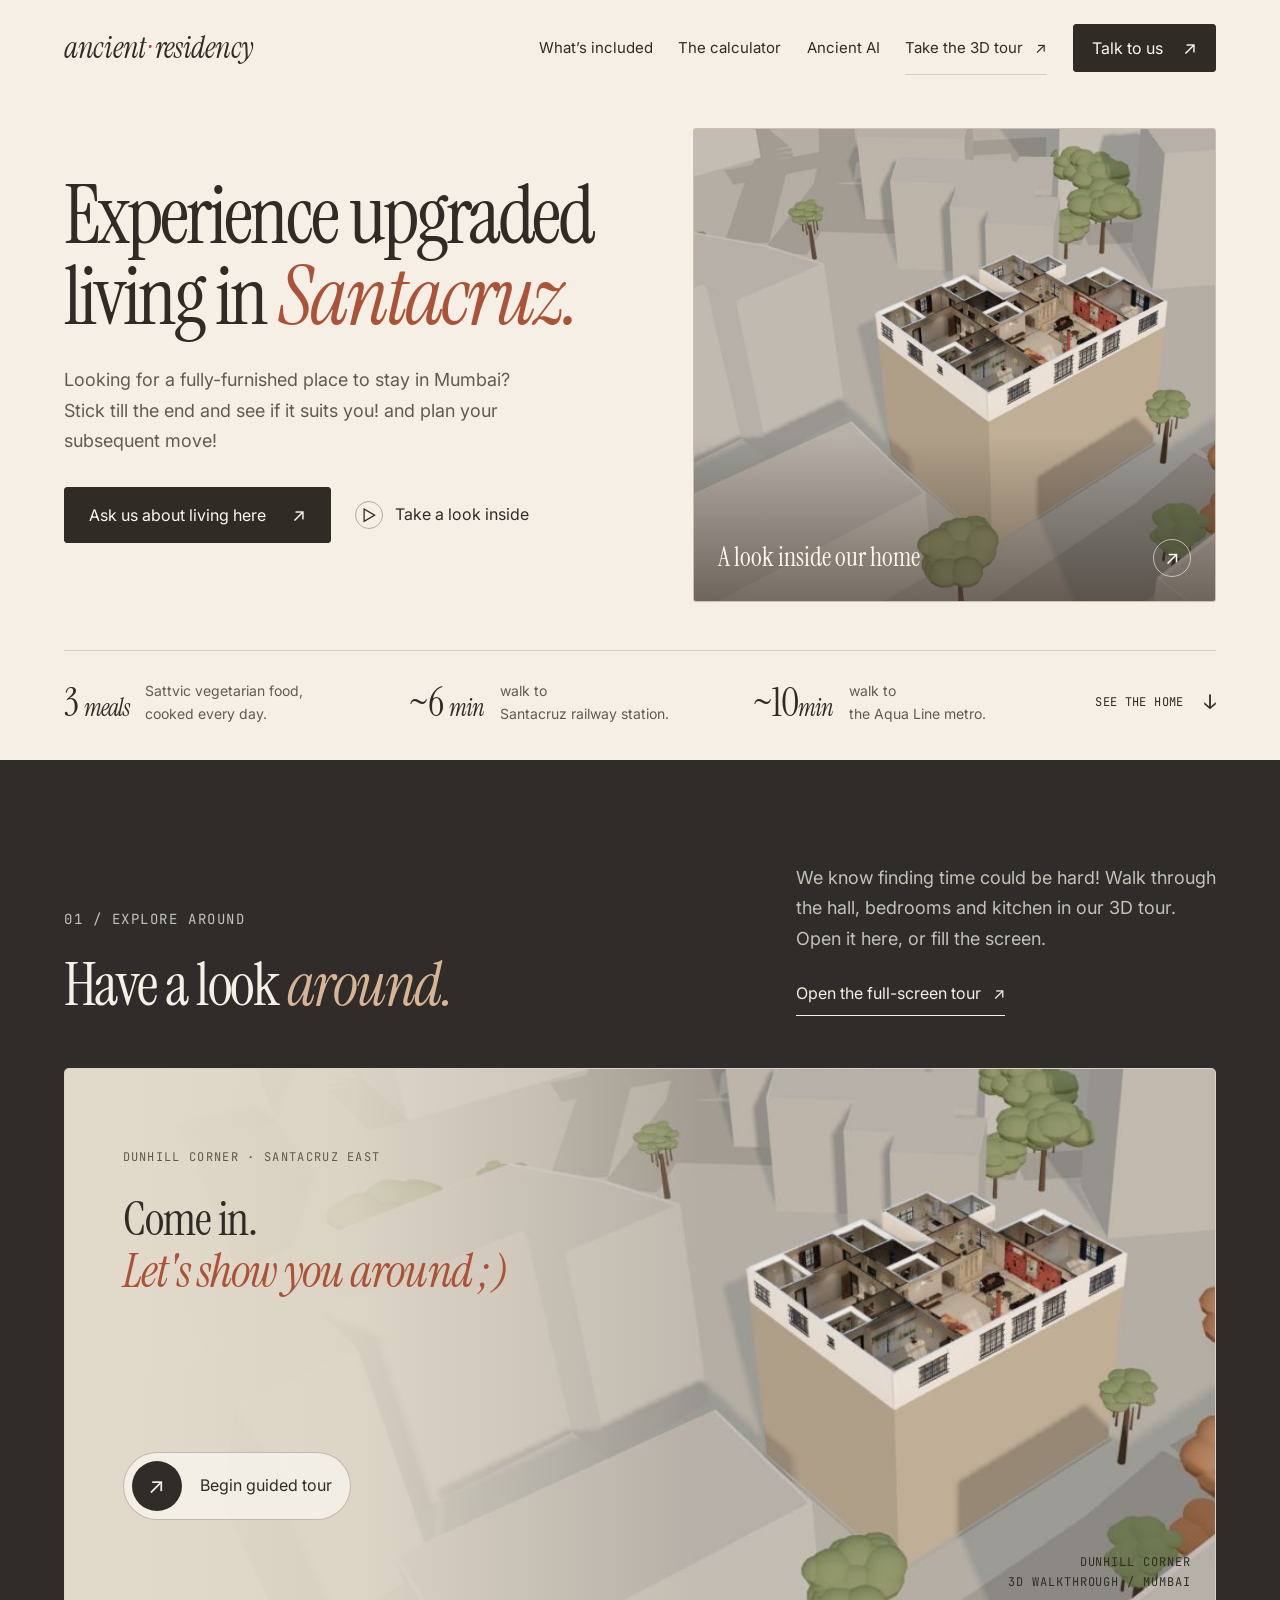
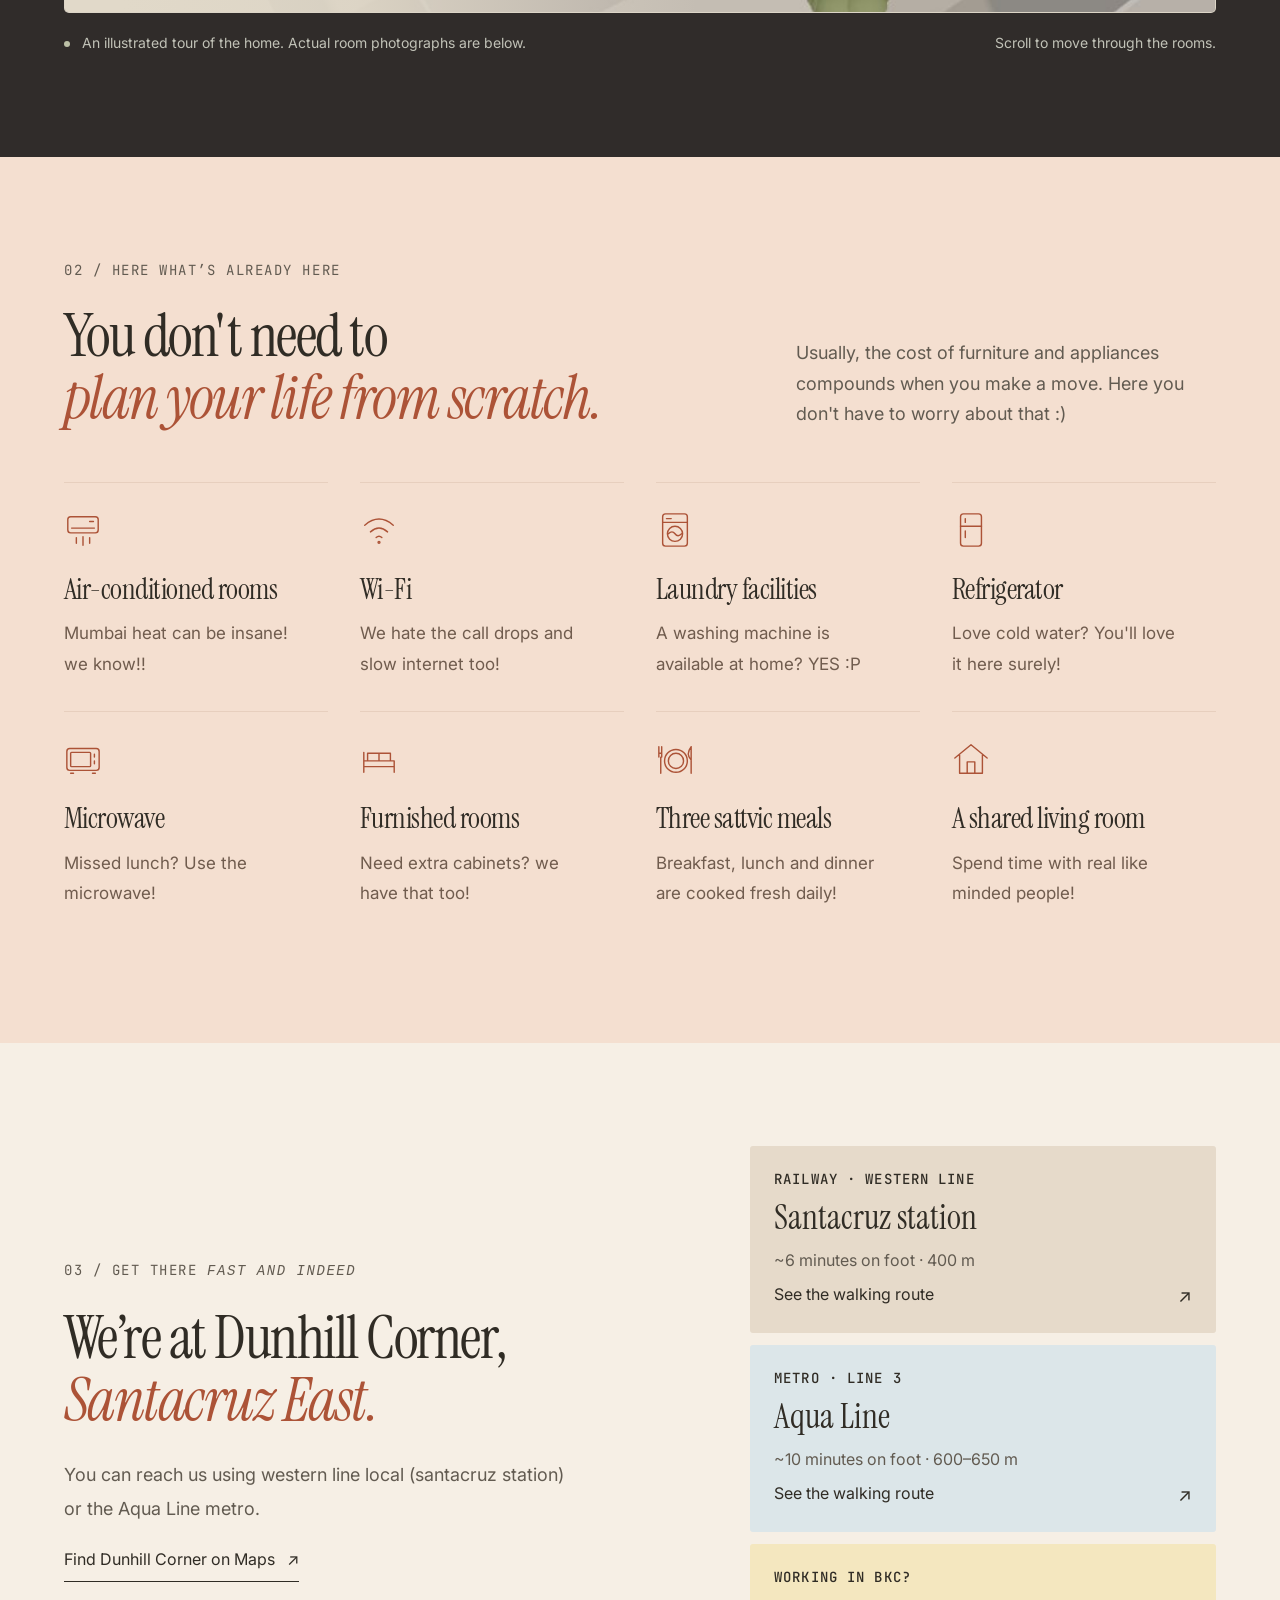
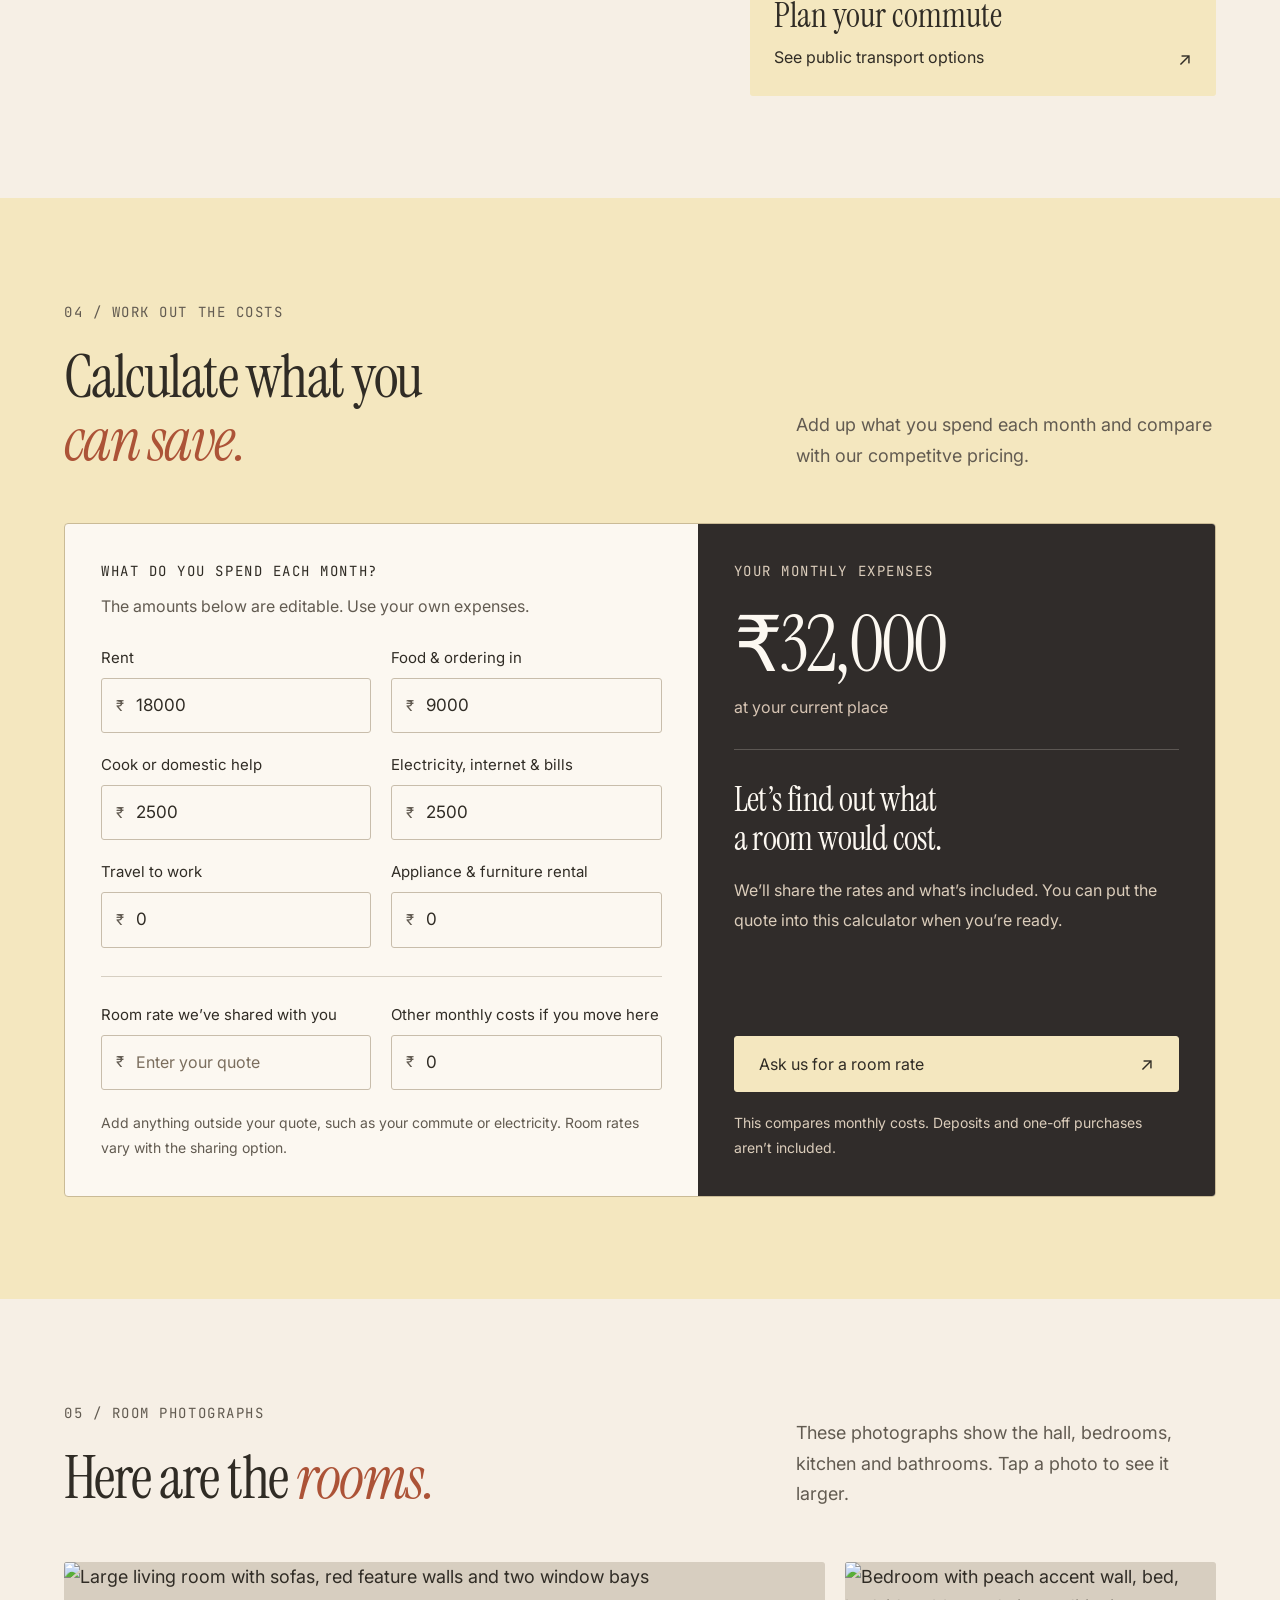
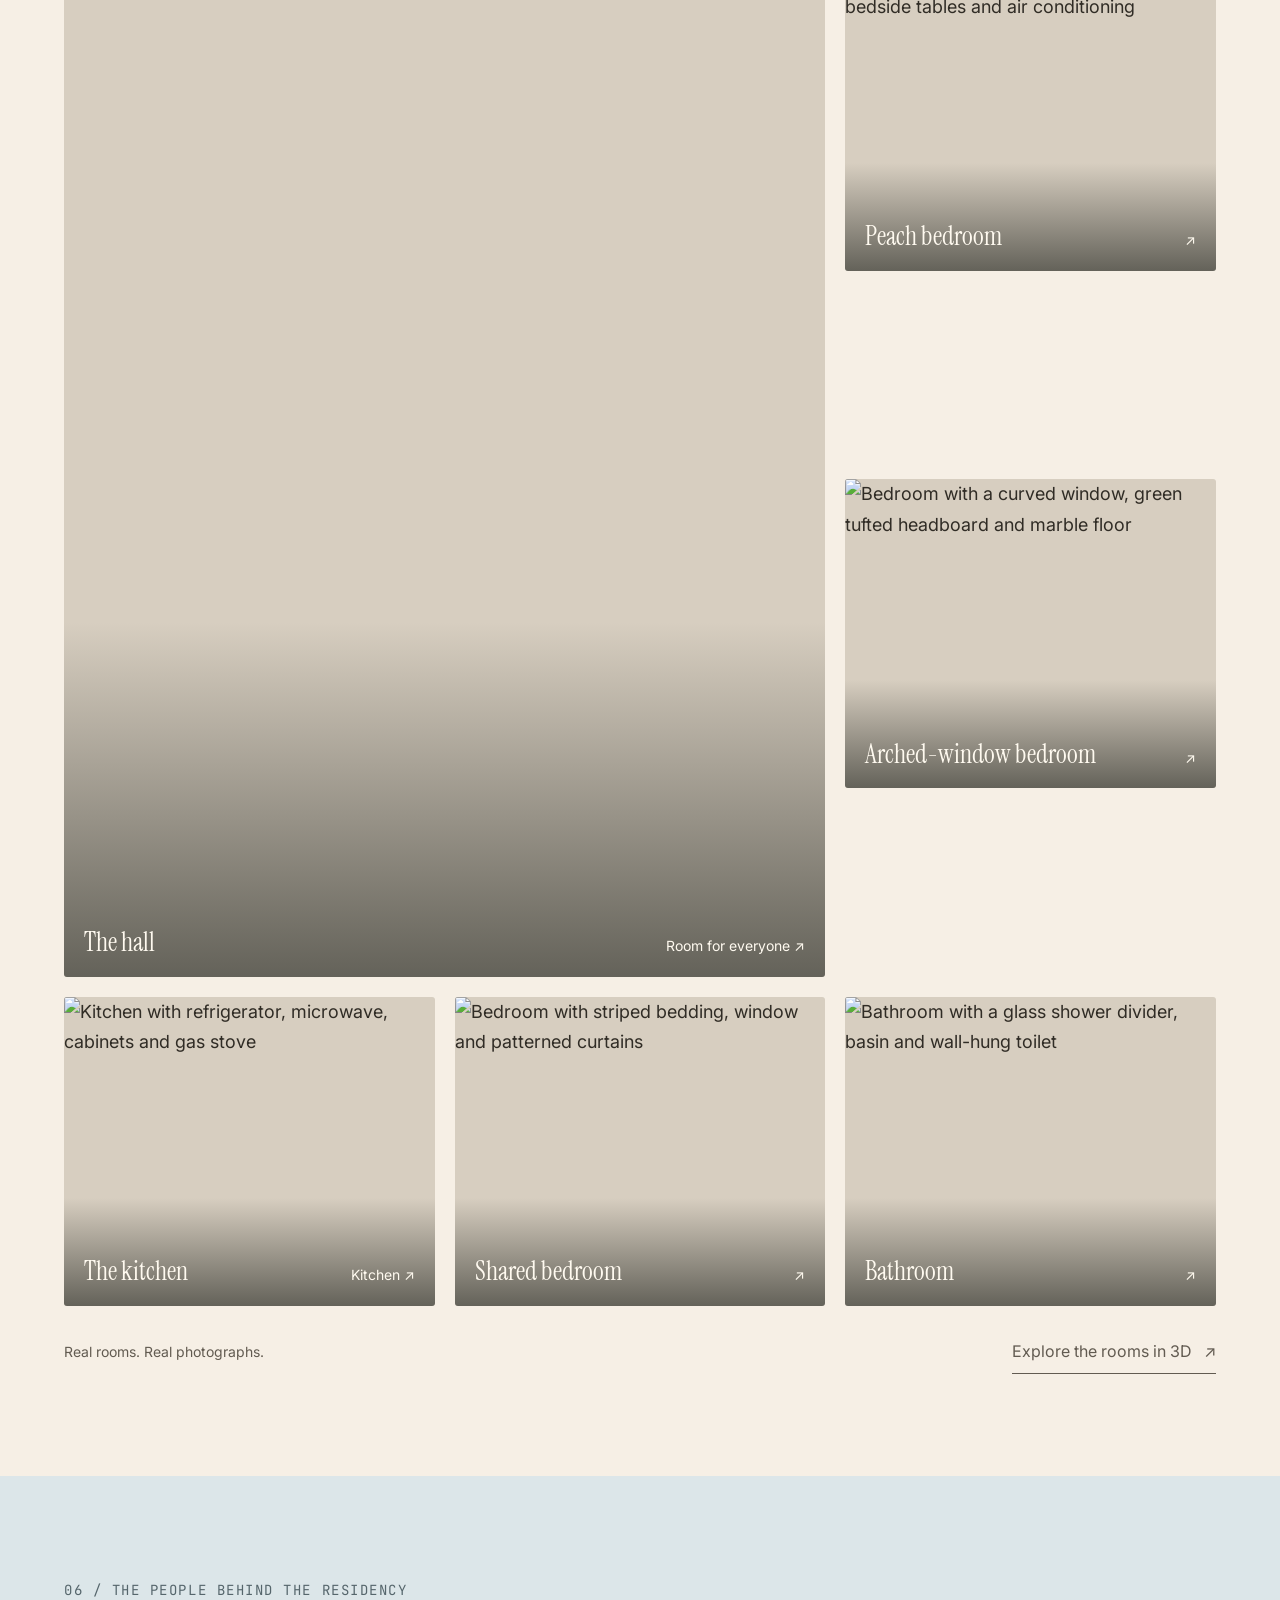
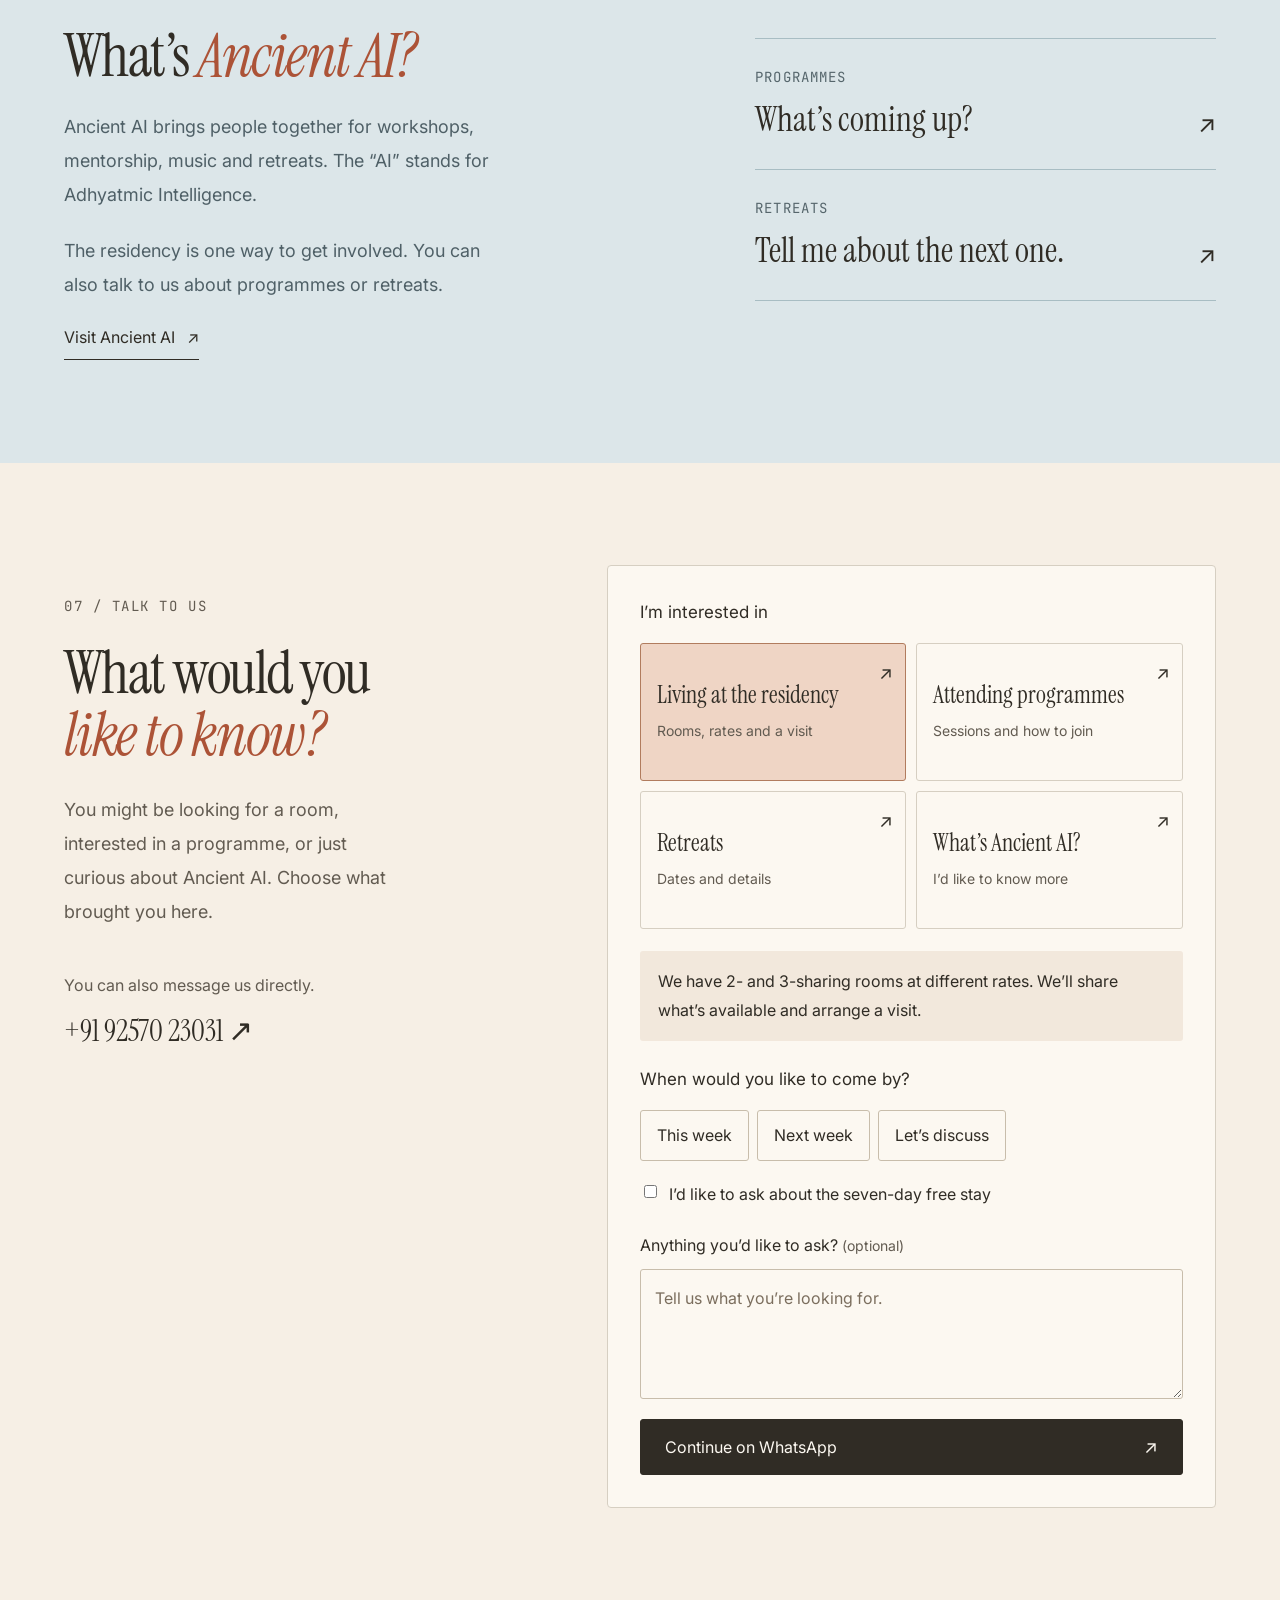
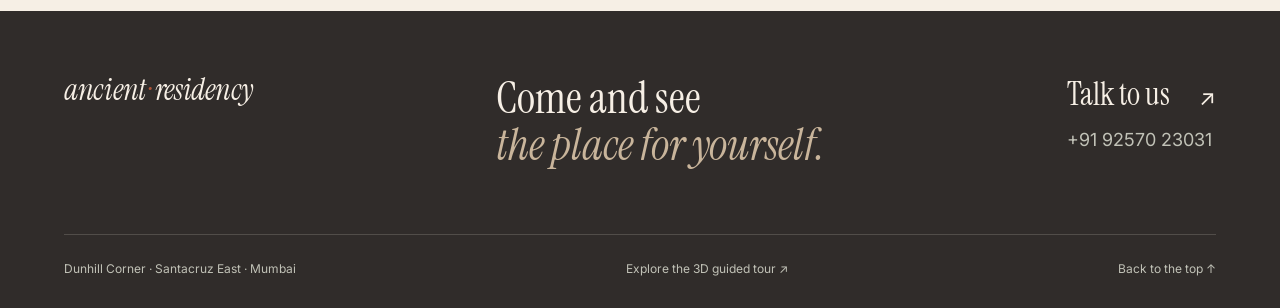
==== commit d0c0c80d: "Sync owner copy with tour, improve readability and prepare Vercel deployment" ====
--- a/index.html
+++ b/index.html
@@ -35,29 +35,27 @@
 <main id="main">
   <section class="hero wrap" id="top" aria-labelledby="hero-heading">
     <div class="hero-copy">
-      <h1 id="hero-heading">Come live with us<br>in <em>Santacruz.</em></h1>
-      <p class="hero-lede">Looking for a furnished place in Mumbai? We have sattvic meals, Wi-Fi and laundry facilities, along with a living room to share. Come over and see if it suits you.</p>
+      <h1 id="hero-heading">Experience upgraded living in <em>Santacruz.</em></h1>
+      <p class="hero-lede">Looking for a fully-furnished place to stay in Mumbai? Stick till the end and see if it suits you! and plan your subsequent move!</p>
       <div class="actions"><a class="button" href="#contact" data-interest-link="living">Ask us about living here <span aria-hidden="true">↗</span></a><a class="text-link" href="tour/" data-tour-open><span class="play-small" aria-hidden="true">▷</span> Take a look inside</a></div>
-      <p class="hero-footnote">2- and 3-sharing rooms available. We’ll discuss the rates with you.</p>
     </div>
     <a class="hero-art" href="tour/" data-tour-open aria-label="Explore the home in our 3D guided tour">
       <img src="assets/tour-preview.jpg" alt="Our 3D model of Dunhill Corner, with an open-roof view of the hall, bedrooms and kitchen" fetchpriority="high" width="1280" height="720">
       <span class="art-label">A look inside our home<span aria-hidden="true">↗</span></span>
-      <span class="art-stamp">Ancient Residency<br>Santacruz East, Mumbai</span>
     </a>
-    <div class="hero-facts"><div><span class="fact-number">3 <i>meals</i></span><span>Sattvic vegetarian food,<br>cooked every day.</span></div><div><span class="fact-number">6 <i>min</i></span><span>Approx. walk to<br>Santacruz railway station.</span></div><div><span class="fact-number">10 <i>min</i></span><span>Approx. walk to<br>the Aqua Line metro.</span></div><a href="#guided-tour" class="scroll-note">See the home <span aria-hidden="true">↓</span></a></div>
+    <div class="hero-facts"><div><span class="fact-number">3 <i>meals</i></span><span>Sattvic vegetarian food,<br>cooked every day.</span></div><div><span class="fact-number">~6 <i>min</i></span><span>walk to<br>Santacruz railway station.</span></div><div><span class="fact-number">~10<i>min</i></span><span>walk to<br>the Aqua Line metro.</span></div><a href="#guided-tour" class="scroll-note">See the home <span aria-hidden="true">↓</span></a></div>
   </section>
   <section class="tour-section section" id="guided-tour" aria-labelledby="guided-heading">
     <div class="wrap">
       <div class="section-intro">
-        <div><p class="eyebrow">01 / Explore the home</p><h2 id="guided-heading">Have a look <em>around.</em></h2></div>
-        <div class="tour-intro"><p>Walk through the hall, bedrooms and kitchen in our 3D tour. Open it here, or fill the screen.</p><a class="text-link" href="tour/" data-tour-open>Open the full-screen tour <span aria-hidden="true">↗</span></a></div>
+        <div><p class="eyebrow">01 / Explore around</p><h2 id="guided-heading">Have a look <em>around.</em></h2></div>
+        <div class="tour-intro"><p>We know finding time could be hard! Walk through the hall, bedrooms and kitchen in our 3D tour. Open it here, or fill the screen.</p><a class="text-link" href="tour/" data-tour-open>Open the full-screen tour <span aria-hidden="true">↗</span></a></div>
       </div>
       <div class="tour-stage" id="tour-stage">
         <div class="tour-poster" id="tour-poster">
           <img src="assets/tour-preview.jpg" alt="A view of our actual 3D model, showing the open-roof home in its Santacruz neighbourhood" loading="lazy" width="1280" height="720">
-          <div class="tour-poster-copy"><span class="eyebrow">Dunhill Corner · Santacruz East</span><p>Come in.<br><em>We’ll show you around.</em></p></div>
-          <a href="tour/" class="tour-start" data-tour-inline><span class="play-ring" aria-hidden="true">↗</span><span>Begin guided tour<small>Explore right here · scroll to walk</small></span></a>
+          <div class="tour-poster-copy"><span class="eyebrow">Dunhill Corner · Santacruz East</span><p>Come in.<br><em>Let's show you around ;)</em></p></div>
+          <a href="tour/" class="tour-start" data-tour-inline><span class="play-ring" aria-hidden="true">↗</span><span>Begin guided tour</span></a>
           <span class="tour-stamp">DUNHILL CORNER<br>3D WALKTHROUGH / MUMBAI</span>
         </div>
         <div id="inline-tour" class="inline-tour" hidden>
@@ -69,32 +67,30 @@
     </div>
   </section>
   <section class="amenities-section section" id="amenities" aria-labelledby="amenities-heading"><div class="wrap">
-    <div class="section-intro"><div><p class="eyebrow">02 / What’s already here</p><h2 id="amenities-heading">You won’t need to<br><em>start from scratch.</em></h2></div><p>The cost of furniture and appliances adds up when you move. Here’s what’s already provided.</p></div>
+    <div class="section-intro"><div><p class="eyebrow">02 / Here what’s already here</p><h2 id="amenities-heading">You don't need to<br><em>plan your life from scratch.</em></h2></div><p>Usually, the cost of furniture and appliances compounds when you make a move. Here you don't have to worry about that :)</p></div>
     <div class="amenity-grid">
-      <article><svg aria-hidden="true"><use href="#icon-ac"/></svg><h3>Air-conditioned rooms</h3><p>You won’t need to buy or rent an AC.</p></article>
-      <article><svg aria-hidden="true"><use href="#icon-wifi"/></svg><h3>Wi-Fi</h3><p>The internet connection is set up.</p></article>
-      <article><svg aria-hidden="true"><use href="#icon-washer"/></svg><h3>Laundry facilities</h3><p>A washing machine is available at home.</p></article>
-      <article><svg aria-hidden="true"><use href="#icon-fridge"/></svg><h3>Refrigerator</h3><p>There’s a shared fridge in the kitchen.</p></article>
-      <article><svg aria-hidden="true"><use href="#icon-micro"/></svg><h3>Microwave</h3><p>There’s a microwave for reheating meals.</p></article>
-      <article><svg aria-hidden="true"><use href="#icon-bed"/></svg><h3>Furnished rooms</h3><p>Beds and storage are already in place.</p></article>
-      <article><svg aria-hidden="true"><use href="#icon-meal"/></svg><h3>Three sattvic meals</h3><p>Breakfast, lunch and dinner are cooked daily.</p></article>
-      <article><svg aria-hidden="true"><use href="#icon-home"/></svg><h3>A shared living room</h3><p>There’s space to eat together and spend time outside your bedroom.</p></article>
+      <article><svg aria-hidden="true"><use href="#icon-ac"/></svg><h3>Air-conditioned rooms</h3><p>Mumbai heat can be insane! we know!!</p></article>
+      <article><svg aria-hidden="true"><use href="#icon-wifi"/></svg><h3>Wi-Fi</h3><p>We hate the call drops and slow internet too!</p></article>
+      <article><svg aria-hidden="true"><use href="#icon-washer"/></svg><h3>Laundry facilities</h3><p>A washing machine is available at home? YES :P </p></article>
+      <article><svg aria-hidden="true"><use href="#icon-fridge"/></svg><h3>Refrigerator</h3><p>Love cold water? You'll love it here surely!</p></article>
+      <article><svg aria-hidden="true"><use href="#icon-micro"/></svg><h3>Microwave</h3><p>Missed lunch? Use the microwave!</p></article>
+      <article><svg aria-hidden="true"><use href="#icon-bed"/></svg><h3>Furnished rooms</h3><p>Need extra cabinets? we have that too!</p></article>
+      <article><svg aria-hidden="true"><use href="#icon-meal"/></svg><h3>Three sattvic meals</h3><p>Breakfast, lunch and dinner are cooked fresh daily!</p></article>
+      <article><svg aria-hidden="true"><use href="#icon-home"/></svg><h3>A shared living room</h3><p>Spend time with real like minded people!</p></article>
     </div>
-    <div class="amenity-bottom"><span>2- and 3-sharing rooms are available at different rates.</span><a class="text-link" href="#contact" data-interest-link="living">Ask about rooms and inclusions <span aria-hidden="true">↗</span></a></div>
   </div></section>
 
   <section class="location-section section wrap" id="location" aria-labelledby="location-heading">
-    <div class="location-copy"><p class="eyebrow">03 / Getting here</p><h2 id="location-heading">We’re at Dunhill Corner,<br><em>Santacruz East.</em></h2><p>You can reach us from Santacruz railway station or the Aqua Line metro. Check the route from the station entrance you use, or message us before you come.</p><a class="text-link" href="https://www.google.com/maps/search/?api=1&amp;query=Dunhill+Corner+Santacruz+East+Mumbai" target="_blank" rel="noopener">Find Dunhill Corner on Maps <span aria-hidden="true">↗</span></a></div>
+    <div class="location-copy"><p class="eyebrow">03 / Get there <i>fast and indeed</i></p><h2 id="location-heading">We’re at Dunhill Corner,<br><em>Santacruz East.</em></h2><p>You can reach us using western line local (santacruz station) or the Aqua Line metro.</p><a class="text-link" href="https://www.google.com/maps/search/?api=1&amp;query=Dunhill+Corner+Santacruz+East+Mumbai" target="_blank" rel="noopener">Find Dunhill Corner on Maps <span aria-hidden="true">↗</span></a></div>
     <div class="location-routes">
-      <a href="https://www.google.com/maps/dir/?api=1&amp;origin=Dunhill+Corner+Santacruz+East+Mumbai&amp;destination=Santacruz+Railway+Station+East+Mumbai&amp;travelmode=walking" target="_blank" rel="noopener"><span class="route-tag">Railway</span><strong>Santacruz station</strong><small>About 6 minutes on foot · 450 m</small><span>See the walking route <i aria-hidden="true">↗</i></span></a>
-      <a href="https://www.google.com/maps/dir/?api=1&amp;origin=Dunhill+Corner+Santacruz+East+Mumbai&amp;destination=Santacruz+Metro+Station+Mumbai&amp;travelmode=walking" target="_blank" rel="noopener"><span class="route-tag">Metro · Line 3</span><strong>Aqua Line</strong><small>About 10 minutes on foot · 700–750 m</small><span>See the walking route <i aria-hidden="true">↗</i></span></a>
-      <a href="https://www.google.com/maps/dir/?api=1&amp;origin=Dunhill+Corner+Santacruz+East+Mumbai&amp;destination=Bandra+Kurla+Complex+Mumbai&amp;travelmode=transit" target="_blank" rel="noopener"><span class="route-tag">Working in BKC?</span><strong>Plan your commute</strong><span>See public transport options <i aria-hidden="true">↗</i></span></a>
-      <p class="route-note">Walking estimates from Google Maps. Allow for the station entrance you use.</p>
+      <a href="https://www.google.com/maps/dir/?api=1&amp;origin=Dunhill+Corner+Santacruz+East+Mumbai&amp;destination=Santacruz+Railway+Station+East+Mumbai&amp;travelmode=walking" target="_blank" rel="noopener"><span class="route-tag">Railway · Western line</span><strong>Santacruz station</strong><small>~6 minutes on foot · 400 m</small><span>See the walking route <i aria-hidden="true">↗</i></span></a>
+      <a href="https://www.google.com/maps/dir/?api=1&amp;origin=Dunhill+Corner+Santacruz+East+Mumbai&amp;destination=Santacruz+Metro+Station+Mumbai&amp;travelmode=walking" target="_blank" rel="noopener"><span class="route-tag">Metro · Line 3</span><strong>Aqua Line</strong><small>~10 minutes on foot · 600–650 m</small><span>See the walking route <i aria-hidden="true">↗</i></span></a>
+      <a href="https://www.google.com/maps/dir/?api=1&amp;origin=Dunhill+Corner+Santacruz+East+Mumbai&amp;destination=Bandra+Kurla+Complex+Mumbai&amp;travelmode=transit" target="_blank" rel="noopener"><span class="route-tag">Working in BKC?</span><strong>Plan your commute</strong><span>See public transport options<i aria-hidden="true">↗</i></span></a>
     </div>
   </section>
 
   <section class="calculator-section section" id="calculator" aria-labelledby="calculator-heading"><div class="wrap">
-    <div class="section-intro"><div><p class="eyebrow">04 / Work out the costs</p><h2 id="calculator-heading">See what you<br><em>could save.</em></h2></div><p>Add up what you spend each month. If we’ve shared a room rate with you, enter it below to see the monthly and yearly difference.</p></div>
+    <div class="section-intro"><div><p class="eyebrow">04 / Work out the costs</p><h2 id="calculator-heading">Calculate what you<br><em>can save.</em></h2></div><p>Add up what you spend each month and compare with our competitve pricing.</p></div>
     <div class="calculator-shell"><div class="calculator-input-panel"><p class="eyebrow">What do you spend each month?</p><p class="calculator-help">The amounts below are editable. Use your own expenses.</p>
       <div class="cost-inputs">
         <label>Rent <span>₹ <input type="number" id="rent" min="0" max="10000000" step="500" value="18000" inputmode="numeric"></span></label>
@@ -132,8 +128,7 @@
     <div class="enquiry-context" aria-live="polite"><p id="interest-context">We have 2- and 3-sharing rooms at different rates. We’ll share what’s available and arrange a visit.</p><a id="interest-resource" href="https://ancientai.in/" target="_blank" rel="noopener" hidden>Read about Ancient AI ↗</a></div>
     <fieldset id="visit-options"><legend>When would you like to come by?</legend><div class="choices"><label><input type="radio" name="when" value="This week"><span>This week</span></label><label><input type="radio" name="when" value="Next week"><span>Next week</span></label><label><input type="radio" name="when" value="Let’s discuss"><span>Let’s discuss</span></label></div><label class="trial-check"><input type="checkbox" name="trial"> I’d like to ask about the seven-day free stay</label></fieldset>
     <label class="question-label" for="enquiry-question">Anything you’d like to ask? <span>(optional)</span></label><textarea id="enquiry-question" name="question" maxlength="800" rows="3" placeholder="Tell us what you’re looking for."></textarea>
-    <details class="message-preview"><summary>See the message we’ll open in WhatsApp <span aria-hidden="true">+</span></summary><p id="visit-message">Hi! I’m interested in living at Ancient Residency in Santacruz East. Could you share the room rates and what’s available?</p></details>
-    <a id="visit-whatsapp" class="button" target="_blank" rel="noopener" href="https://wa.me/919257023031?text=Hi%21%20I%27m%20interested%20in%20living%20at%20Ancient%20Residency.%20Could%20you%20share%20the%20details%3F">Continue on WhatsApp <span aria-hidden="true">↗</span></a><p class="small-copy">Nothing is sent until you send the message in WhatsApp.</p><noscript><p class="small-copy">You can share your preferences directly in WhatsApp.</p></noscript>
+    <a id="visit-whatsapp" class="button" target="_blank" rel="noopener" href="https://wa.me/919257023031?text=Hi%21%20I%27m%20interested%20in%20living%20at%20Ancient%20Residency.%20Could%20you%20share%20the%20details%3F">Continue on WhatsApp <span aria-hidden="true">↗</span></a><noscript><p class="small-copy">You can share your preferences directly in WhatsApp.</p></noscript>
     </form>
   </section>
 </main>
--- a/style.css
+++ b/style.css
@@ -3,7 +3,7 @@
   --paper: #f6efe5;
   --paper-light: #fcf8f1;
   --ink: #302c25;
-  --muted: #6d665b;
+  --muted: #625b51;
   --clay: #ac5337;
   --peach: #efd5c5;
   --butter: #f4e7bf;
@@ -17,7 +17,7 @@
 }
 * { box-sizing: border-box; }
 html { scroll-padding-top: 32px; }
-body { margin: 0; background: var(--paper); color: var(--ink); font: 400 14px/1.7 var(--sans); -webkit-font-smoothing: antialiased; }
+body { margin: 0; background: var(--paper); color: var(--ink); font: 400 18px/1.7 var(--sans); -webkit-font-smoothing: antialiased; }
 body:has(dialog[open]) { overflow: hidden; }
 h1,h2,h3,p,figure { margin: 0; }
 h1,h2,h3 { font-family: var(--serif); font-weight: 400; }
@@ -34,14 +34,14 @@
 [hidden] { display: none !important; }
 .wrap { max-width: 1480px; margin-inline: auto; padding-inline: clamp(24px, 5vw, 80px); }
 .section { padding-block: clamp(72px, 8vw, 116px); }
-.eyebrow { font: 400 10px/1.6 var(--mono); letter-spacing: .11em; text-transform: uppercase; }
-.small-copy { font-size: 12px; line-height: 1.7; color: var(--muted); }
+.eyebrow { font: 400 14px/1.6 var(--mono); letter-spacing: .11em; text-transform: uppercase; }
+.small-copy { font-size: 16px; line-height: 1.7; color: var(--muted); }
 .small-dot { display: inline-block; width: 6px; height: 6px; border-radius: 50%; background: var(--clay); margin-right: 8px; vertical-align: 1px; }
-.button { display: inline-flex; justify-content: center; align-items: center; gap: 26px; min-height: 50px; border: 1px solid var(--ink); padding: 15px 24px; border-radius: 3px; background: var(--ink); color: var(--paper-light); font: 400 12px/1.5 var(--sans); transition: background 180ms ease, transform 140ms var(--ease); }
+.button { display: inline-flex; justify-content: center; align-items: center; gap: 26px; min-height: 50px; border: 1px solid var(--ink); padding: 15px 24px; border-radius: 3px; background: var(--ink); color: var(--paper-light); font: 400 16px/1.5 var(--sans); transition: background 180ms ease, transform 140ms var(--ease); }
 .button span { font-size: 18px; line-height: 1; }
 .button:active, .tour-start:active { transform: scale(.98); }
 .button-small { padding: 11px 18px; min-height: 42px; gap: 20px; }
-.text-link { display: inline-flex; align-items: center; gap: 12px; font-size: 12px; min-height: 44px; }
+.text-link { display: inline-flex; align-items: center; gap: 12px; font-size: 16px; min-height: 44px; }
 .text-link:not(:has(.play-small)) { border-bottom: 1px solid currentColor; }
 .play-small { display: grid; place-items: center; border: 1px solid #b5ab9c; border-radius: 50%; width: 28px; height: 28px; font-size: 16px; }
 .skip-link { position: fixed; z-index: 100; top: 12px; left: 12px; padding: 10px 20px; background: var(--ink); color: white; transform: translateY(-150%); }
@@ -49,27 +49,27 @@
 .header { display: flex; align-items: center; justify-content: space-between; gap: 32px; min-height: 96px; }
 .wordmark { white-space: nowrap; font: italic 400 30px/1 var(--serif); letter-spacing: -.01em; }
 .wordmark span { color: var(--clay); padding-inline: 3px; }
-.nav { display: flex; align-items: center; gap: clamp(20px, 2.5vw, 40px); font-size: 11px; }
+.nav { display: flex; align-items: center; gap: clamp(18px, 2vw, 28px); font-size: 15px; }
 .nav > a:not(.button) { padding-block: 14px; }
 .nav .nav-tour { border-bottom: 1px solid var(--line); padding-block: 8px; }
 .nav-tour span { margin-left: 8px; }
 .hero { display: grid; grid-template-columns: 1.05fr 1fr; column-gap: 7%; padding-top: 32px; }
 .hero-copy { align-self: center; padding-block: 36px 48px; }
 .hero-copy .eyebrow { margin-bottom: 30px; }
-.hero-lede { max-width: 395px; margin-top: 28px; font-size: 15px; line-height: 1.85; color: var(--muted); }
+.hero-lede { max-width: 44ch; margin-top: 28px; font-size: 18px; line-height: 1.7; color: var(--muted); }
 .actions { display: flex; flex-wrap: wrap; gap: 12px 24px; margin-top: 30px; align-items: center; }
-.hero-footnote { margin-top: 24px; font-size: 12px; color: var(--muted); }
-.hero-facts { grid-column: 1 / -1; display: flex; gap: 44px; justify-content: space-between; align-items: center; margin-top: 48px; padding-block: 28px 34px; border-top: 1px solid var(--line); }
-.hero-facts > div { display: flex; align-items: center; gap: 18px; }
-.hero-facts > div > span:last-child { font-size: 10px; line-height: 1.7; color: var(--muted); }
+.hero-footnote { margin-top: 24px; font-size: 16px; color: var(--muted); }
+.hero-facts { grid-column: 1 / -1; display: flex; gap: 32px; justify-content: space-between; align-items: center; margin-top: 48px; padding-block: 28px 34px; border-top: 1px solid var(--line); }
+.hero-facts > div { display: flex; align-items: center; gap: 16px; min-width: 0; }
+.hero-facts > div > span:last-child { font-size: 14px; line-height: 1.7; color: var(--muted); }
 .fact-number { font: 400 40px/1 var(--serif); letter-spacing: -.025em; white-space: nowrap; }
 .fact-number i { font-size: 24px; }
-.scroll-note { font: 400 9px/1.7 var(--mono); text-transform: uppercase; letter-spacing: .03em; display: flex; align-items: center; gap: 20px; }
+.scroll-note { font: 400 12px/1.7 var(--mono); text-transform: uppercase; letter-spacing: .03em; display: flex; align-items: center; gap: 20px; }
 .scroll-note span { font-size: 20px; }
 .section-intro { display: flex; justify-content: space-between; align-items: flex-end; gap: 40px; margin-bottom: 52px; }
 .section-intro > div:first-child { flex: 1; }
 .section-intro .eyebrow { margin-bottom: 23px; color: var(--muted); }
-.section-intro > p, .tour-intro { width: 330px; flex-shrink: 0; color: var(--muted); font-size: 14px; line-height: 1.85; }
+.section-intro > p, .tour-intro { width: min(40%, 420px); flex-shrink: 0; color: var(--muted); font-size: 18px; line-height: 1.7; }
 .tour-section { background: var(--night); color: var(--paper); }
 .tour-section em { color: #d8b494; }
 .tour-section .eyebrow, .tour-intro { color: #c1c2b7; }
@@ -79,19 +79,19 @@
 .tour-poster > img { position: absolute; right: 0; height: 100%; width: 77%; object-fit: cover; object-position: 50% 50%; transform: scale(1.45); transform-origin: 85% 55%; }
 .tour-poster::after { content: ''; position: absolute; inset: 0; background: linear-gradient(90deg, #e1d9c9 5%, #e1d9c9db 25%, #e1d9c900 55%); pointer-events: none; }
 .tour-poster-copy { position: absolute; left: 5%; top: 13%; z-index: 1; color: var(--ink); }
-.tour-poster-copy .eyebrow { color: #605a50; font-size: 9px; }
+.tour-poster-copy .eyebrow { color: #605a50; font-size: 12px; }
 .tour-poster-copy p { font: 400 clamp(33px, 3.7vw, 56px)/1.08 var(--serif); margin-top: 24px; letter-spacing: -.02em; }
 .tour-poster-copy em { color: var(--clay); }
-.tour-start { position: absolute; left: 5%; bottom: 17%; display: flex; gap: 18px; align-items: center; z-index: 1; color: var(--ink); padding: 8px 18px 8px 8px; border: 1px solid #84786770; border-radius: 999px; background: #f8f4edcf; font-size: 13px; transition: transform 160ms var(--ease), background 180ms ease; }
-.tour-start small { display: block; font-size: 9px; color: var(--muted); margin-top: 2px; }
+.tour-start { position: absolute; left: 5%; bottom: 17%; display: flex; gap: 18px; align-items: center; z-index: 1; color: var(--ink); padding: 8px 18px 8px 8px; border: 1px solid #84786770; border-radius: 999px; background: #f8f4edcf; font-size: 16px; transition: transform 160ms var(--ease), background 180ms ease; }
+.tour-start small { display: block; font-size: 12px; color: var(--muted); margin-top: 2px; }
 .play-ring { display: grid; place-items: center; width: 50px; height: 50px; border-radius: 50%; background: var(--night); color: var(--paper); font-size: 22px; }
-.tour-stamp { position: absolute; bottom: 20px; right: 24px; color: var(--ink); z-index: 1; text-align: right; font: 400 8px/1.6 var(--mono); letter-spacing: .08em; }
-.tour-caption { display: flex; justify-content: space-between; gap: 20px; margin-top: 18px; font-size: 10px; color: #c1c2b7; }
+.tour-stamp { position: absolute; bottom: 20px; right: 24px; color: var(--ink); z-index: 1; text-align: right; font: 400 12px/1.6 var(--mono); letter-spacing: .08em; }
+.tour-caption { display: flex; justify-content: space-between; gap: 20px; margin-top: 18px; font-size: 14px; color: #c1c2b7; }
 .tour-caption .small-dot { background: #bcc0a6; }
-.inline-toolbar { padding: 10px 16px; display: flex; align-items: center; justify-content: space-between; gap: 16px; background: #eee7da; color: var(--ink); font-size: 11px; }
+.inline-toolbar { padding: 10px 16px; display: flex; align-items: center; justify-content: space-between; gap: 16px; background: #eee7da; color: var(--ink); font-size: 14px; }
 .inline-toolbar i { font-style: normal; color: var(--muted); }
 .inline-toolbar > div { display: flex; gap: 18px; }
-.inline-toolbar button { background: none; border: 0; font-size: 11px; min-height: 36px; padding: 4px 0; }
+.inline-toolbar button { background: none; border: 0; font-size: 14px; min-height: 36px; padding: 4px 0; }
 .inline-frame { height: min(720px, 78svh); min-height: 440px; }
 .inline-frame iframe,.modal-frame iframe { display: block; width: 100%; height: 100%; border: 0; }
 .gallery { display: grid; grid-template-columns: repeat(3, 1fr); gap: 20px; }
@@ -100,29 +100,29 @@
 .gallery-item::after { content: ''; position: absolute; inset: 65% 0 0; pointer-events: none; background: linear-gradient(transparent, #171a1599); }
 .gallery-main { grid-column: span 2; grid-row: span 2; aspect-ratio: auto; }
 .gallery-item > span { position: absolute; z-index: 1; inset: auto 20px 20px; color: #fffaf0; display: flex; justify-content: space-between; gap: 16px; align-items: baseline; font: 400 26px/1.1 var(--serif); }
-.gallery-item i { font: normal 400 10px/1.5 var(--sans); }
-.gallery-note { display: flex; justify-content: space-between; align-items: center; gap: 20px; margin-top: 24px; font-size: 10px; color: var(--muted); }
+.gallery-item i { font: normal 400 14px/1.5 var(--sans); }
+.gallery-note { display: flex; justify-content: space-between; align-items: center; gap: 20px; margin-top: 24px; font-size: 14px; color: var(--muted); }
 .footer { background: var(--night); color: var(--paper); padding-block: 64px 28px; }
 .footer-top { display: flex; justify-content: space-between; gap: 40px; align-items: flex-start; padding-bottom: 64px; }
 .footer-top > p { font: 400 clamp(32px, 3.4vw, 48px)/1.1 var(--serif); }
 .footer em { color: #c9b59b; }
 .footer-contact { font: 400 32px/1.2 var(--serif); }
 .footer-contact > span { font: 400 22px/1 var(--sans); margin-left: 24px; }
-.footer-contact small { display: block; color: #c1c2b7; font: 400 10px/1.7 var(--sans); margin-top: 12px; }
-.footer-bottom { border-top: 1px solid #f3ece12b; padding-top: 24px; display: flex; justify-content: space-between; gap: 24px; color: #c1c2b7; font-size: 9px; }
+.footer-contact small { display: block; color: #c1c2b7; font: 400 18px/1.7 var(--sans); margin-top: 12px; }
+.footer-bottom { border-top: 1px solid #f3ece12b; padding-top: 24px; display: flex; justify-content: space-between; gap: 24px; color: #c1c2b7; font-size: 12px; }
 dialog { padding: 0; border: 0; color: var(--ink); }
 dialog::backdrop { background: #171a15d9; }
 .tour-dialog { position: fixed; inset: 0; width: 100%; max-width: none; height: 100%; max-height: none; margin: 0; background: var(--paper); }
 .tour-dialog[open] { display: flex; flex-direction: column; }
 .dialog-toolbar { min-height: 56px; padding: 8px 24px; background: var(--night); color: var(--paper); display: flex; flex-shrink: 0; align-items: center; justify-content: space-between; gap: 16px; }
-.dialog-toolbar h2 { font: 400 13px/1.4 var(--sans); letter-spacing: 0; }
-.dialog-toolbar h2 span { color: #c1c2b7; font-size: 10px; margin-left: 12px; }
-.dialog-toolbar button { border: 1px solid #f3ece166; border-radius: 3px; background: transparent; color: var(--paper); padding: 8px 14px; min-height: 38px; font-size: 11px; }
+.dialog-toolbar h2 { font: 400 16px/1.4 var(--sans); letter-spacing: 0; }
+.dialog-toolbar h2 span { color: #c1c2b7; font-size: 14px; margin-left: 12px; }
+.dialog-toolbar button { border: 1px solid #f3ece166; border-radius: 3px; background: transparent; color: var(--paper); padding: 8px 14px; min-height: 38px; font-size: 14px; }
 .dialog-toolbar button span { margin-left: 20px; font-size: 17px; }
 .modal-frame { flex: 1; min-height: 0; }
 .photo-dialog { width: min(1000px, 94vw); max-height: 94svh; background: var(--night); color: var(--paper); border-radius: 3px; padding: 46px 20px 20px; }
 .photo-dialog img { height: auto; max-height: 77svh; max-width: 100%; margin: auto; object-fit: contain; }
-.photo-dialog figcaption { margin-top: 16px; text-align: center; font-size: 12px; }
+.photo-dialog figcaption { margin-top: 16px; text-align: center; font-size: 16px; }
 .photo-dialog > button { position: absolute; right: 12px; top: 6px; background: transparent; border: 0; color: var(--paper); width: 40px; height: 40px; font: 300 30px/1 var(--sans); }
 @media (hover: hover) and (pointer: fine) {
   .button:hover { background: #93462f; border-color: #93462f; }
@@ -145,33 +145,33 @@
   .header { min-height: 80px; gap: 18px; }
   .wordmark { font-size: 26px; }
   .nav > a:not(.button) { display: none; }
-  .nav .button { min-height: 40px; font-size: 10px; padding: 10px 12px; gap: 12px; }
+  .nav .button { min-height: 40px; font-size: 14px; padding: 10px 12px; gap: 12px; }
   .hero { grid-template-columns: 1fr; padding-top: 20px; }
   .hero-copy { padding-block: 16px 32px; }
-  .hero-copy .eyebrow { font-size: 9px; margin-bottom: 25px; }
+  .hero-copy .eyebrow { font-size: 12px; margin-bottom: 25px; }
   h1 { font-size: clamp(57px, 10.5vw, 76px); }
-  .hero-lede { font-size: 13px; max-width: 340px; margin-top: 22px; }
+  .hero-lede { font-size: 16px; max-width: 340px; margin-top: 22px; }
   .actions { margin-top: 26px; gap: 16px 24px; }
-  .hero-footnote { font-size: 9px; margin-top: 18px; }
+  .hero-footnote { font-size: 12px; margin-top: 18px; }
   .hero-facts { margin-top: 28px; gap: 16px; padding-block: 22px 28px; }
   .hero-facts > div { display: block; }
-  .hero-facts > div > span:last-child { display: block; font-size: 8px; margin-top: 12px; }
+  .hero-facts > div > span:last-child { display: block; font-size: 12px; margin-top: 12px; }
   .fact-number { font-size: 32px; }
   .fact-number i { font-size: 20px; }
   .section-intro { display: block; margin-bottom: 36px; }
-  .section-intro .eyebrow { font-size: 9px; margin-bottom: 20px; }
-  .section-intro > p,.tour-intro { width: auto; max-width: 380px; margin-top: 24px; font-size: 12px; }
+  .section-intro .eyebrow { font-size: 12px; margin-bottom: 20px; }
+  .section-intro > p,.tour-intro { width: auto; max-width: 380px; margin-top: 24px; font-size: 16px; }
   .tour-poster { aspect-ratio: auto; height: 560px; min-height: 0; }
   .tour-poster > img { width: 100%; height: 70%; top: 20%; object-position: 80% 50%; transform: none; }
   .tour-poster::after { background: linear-gradient(#e1d9c9 3%, #e1d9c97d 27%, #e1d9c900 52%, #e1d9c9b3 84%, #e1d9c9 100%); }
   .tour-poster-copy { top: 26px; left: 24px; }
   .tour-poster-copy p { font-size: 36px; margin-top: 16px; }
-  .tour-poster-copy .eyebrow { font-size: 8px; }
-  .tour-start { bottom: 42px; left: 24px; right: 24px; font-size: 12px; gap: 14px; }
-  .tour-start small { font-size: 8px; }
+  .tour-poster-copy .eyebrow { font-size: 12px; }
+  .tour-start { bottom: 42px; left: 24px; right: 24px; font-size: 16px; gap: 14px; }
+  .tour-start small { font-size: 12px; }
   .play-ring { width: 44px; height: 44px; flex-shrink: 0; }
   .tour-stamp { display: none; }
-  .tour-caption { font-size: 9px; }
+  .tour-caption { font-size: 12px; }
   .tour-caption > span:last-child { display: none; }
   .inline-toolbar { padding-inline: 12px; }
   .inline-toolbar > span { display: none; }
@@ -182,32 +182,32 @@
   .gallery-item { aspect-ratio: .88; }
   .gallery-item:last-child { grid-column: span 2; aspect-ratio: 1.7; }
   .gallery-item > span { inset: auto 12px 14px; font-size: 22px; gap: 8px; }
-  .gallery-item i { font-size: 8px; }
+  .gallery-item i { font-size: 12px; }
   .gallery-item:not(.gallery-main) i { display: none; }
   .gallery-note { align-items: flex-start; flex-direction: column; gap: 8px; }
-  .gallery-note .text-link { font-size: 11px; }
+  .gallery-note .text-link { font-size: 14px; }
   .footer { padding-top: 48px; }
   .footer-top { display: grid; grid-template-columns: 1fr 1fr; gap: 36px 24px; padding-bottom: 40px; }
   .footer-top .wordmark { grid-column: span 2; }
   .footer-top > p { font-size: 29px; }
   .footer-contact { font-size: 28px; }
   .footer-contact > span { margin-left: 6px; font-size: 16px; }
-  .footer-contact small { font-size: 9px; }
-  .footer-bottom { flex-direction: column; gap: 16px; font-size: 9px; }
+  .footer-contact small { font-size: 12px; }
+  .footer-bottom { flex-direction: column; gap: 16px; font-size: 12px; }
   .dialog-toolbar { padding-inline: 12px; gap: 8px; }
-  .dialog-toolbar h2 { font-size: 11px; }
+  .dialog-toolbar h2 { font-size: 14px; }
   .dialog-toolbar h2 span { display: none; }
-  .dialog-toolbar button { font-size: 10px; padding-inline: 10px; }
+  .dialog-toolbar button { font-size: 14px; padding-inline: 10px; }
   .dialog-toolbar button span { margin-left: 8px; }
 }
 @media (max-width: 360px) {
   .wrap { padding-inline: 20px; }
   .wordmark { font-size: 23px; }
-  .nav .button { font-size: 9px; gap: 8px; }
+  .nav .button { font-size: 12px; gap: 8px; }
   h1 { font-size: 53px; }
   .hero-facts { gap: 10px; }
   .fact-number { font-size: 29px; }
-  .hero-facts > div > span:last-child { font-size: 7.5px; }
+  .hero-facts > div > span:last-child { font-size: 12px; }
   .tour-start { left: 16px; right: 16px; }
 }
 @media (prefers-reduced-motion: reduce) {
@@ -220,97 +220,97 @@
 .hero-art::after { content: ''; position: absolute; inset: 65% 0 0; background: linear-gradient(transparent, #3328208c); pointer-events: none; }
 .art-label { position: absolute; z-index: 1; left: 24px; right: 24px; bottom: 24px; display: flex; justify-content: space-between; align-items: center; color: #fffaf0; font: 400 26px/1.2 var(--serif); }
 .art-label > span { display: grid; place-items: center; width: 38px; height: 38px; border: 1px solid #fffaf099; border-radius: 50%; font: 400 19px/1 var(--sans); }
-.art-stamp { position: absolute; top: 24px; left: 24px; color: var(--ink); font: 400 9px/1.6 var(--mono); letter-spacing: .08em; text-transform: uppercase; }
+.art-stamp { position: absolute; top: 24px; left: 24px; color: var(--ink); font: 400 12px/1.6 var(--mono); letter-spacing: .08em; text-transform: uppercase; }
 .amenities-section { background: #f4dfd0; }
 .amenity-grid { display: grid; grid-template-columns: repeat(4, minmax(0,1fr)); gap: 0 32px; }
 .amenity-grid article { border-top: 1px solid #c9ab964f; padding: 28px 0 32px; }
 .amenity-grid svg { display: block; width: 38px; height: 38px; fill: none; stroke: var(--clay); stroke-width: 1.5; stroke-linecap: round; stroke-linejoin: round; }
 .amenity-grid h3 { font-size: 29px; margin-block: 24px 12px; }
-.amenity-grid p { font-size: 13px; line-height: 1.8; color: #705c4e; max-width: 225px; }
-.amenity-bottom { display: flex; align-items: center; justify-content: space-between; gap: 24px; border-top: 1px solid #c9ab9670; padding-top: 22px; font-size: 12px; color: #705c4e; }
+.amenity-grid p { font-size: 17px; line-height: 1.8; color: #705c4e; max-width: 225px; }
+.amenity-bottom { display: flex; align-items: center; justify-content: space-between; gap: 24px; border-top: 1px solid #c9ab9670; padding-top: 22px; font-size: 16px; color: #705c4e; }
 .location-section { display: grid; grid-template-columns: 1fr .8fr; gap: 9%; align-items: center; }
 .location-copy > .eyebrow { margin-bottom: 24px; color: var(--muted); }
-.location-copy > p:not(.eyebrow) { max-width: 405px; margin-block: 26px 12px; color: var(--muted); font-size: 14px; line-height: 1.9; }
+.location-copy > p:not(.eyebrow) { max-width: 46ch; margin-block: 26px 12px; color: var(--muted); font-size: 18px; line-height: 1.9; }
 .location-routes { display: grid; gap: 12px; }
 .location-routes > a { position: relative; display: grid; grid-template-columns: 1fr auto; gap: 8px 16px; padding: 22px 24px; border-radius: 3px; background: #e6daca; }
 .location-routes > a:nth-child(2) { background: var(--blue); }
 .location-routes > a:nth-child(3) { background: var(--butter); }
-.route-tag { grid-column: 1 / -1; font: 400 9px/1.5 var(--mono); text-transform: uppercase; letter-spacing: .08em; }
-.location-routes strong { grid-column: 1 / -1; font: 400 30px/1.2 var(--serif); }
-.location-routes > a > span:last-child { display: flex; justify-content: space-between; grid-column: 1 / -1; font-size: 11px; }
+.route-tag { grid-column: 1 / -1; font: 500 14px/1.6 var(--mono); text-transform: uppercase; letter-spacing: .08em; }
+.location-routes strong { grid-column: 1 / -1; font: 400 34px/1.2 var(--serif); }
+.location-routes > a > span:last-child { display: flex; justify-content: space-between; grid-column: 1 / -1; font-size: 14px; }
 .location-routes i { font-style: normal; font-size: 18px; }
 .calculator-section { background: var(--butter); }
 .calculator-shell { display: grid; grid-template-columns: 1.1fr .9fr; border: 1px solid #cabb96; background: var(--paper-light); border-radius: 4px; overflow: hidden; }
 .calculator-input-panel { padding: 36px; }
-.calculator-help { font-size: 12px; color: var(--muted); margin-top: 10px; }
+.calculator-help { font-size: 16px; color: var(--muted); margin-top: 10px; }
 .cost-inputs { display: grid; grid-template-columns: 1fr 1fr; gap: 20px; margin-top: 26px; }
-.cost-inputs label, .quote-inputs label { font-size: 12px; line-height: 1.6; }
+.cost-inputs label, .quote-inputs label { font-size: 15px; line-height: 1.6; }
 .cost-inputs label > span, .quote-inputs label > span { display: flex; align-items: center; gap: 10px; padding: 12px 14px; margin-top: 8px; border: 1px solid #c8bdab; border-radius: 3px; color: var(--muted); }
 .cost-inputs input, .quote-inputs input { border: 0; background: transparent; color: var(--ink); min-width: 0; width: 100%; font-size: 17px; }
 .quote-inputs { display: grid; grid-template-columns: 1fr 1fr; gap: 20px; border-top: 1px solid var(--line); margin-top: 28px; padding-top: 26px; }
 .quote-inputs > label { color: var(--ink); }
-.quote-inputs input::placeholder { font-size: 12px; color: #7b6e5e; opacity: 1; }
-.quote-inputs > p { grid-column: 1 / -1; font-size: 11px; color: var(--muted); line-height: 1.8; }
+.quote-inputs input::placeholder { font-size: 16px; color: #7b6e5e; opacity: 1; }
+.quote-inputs > p { grid-column: 1 / -1; font-size: 14px; color: var(--muted); line-height: 1.8; }
 .calculator-result { display: flex; flex-direction: column; padding: 36px; background: #302c2a; color: var(--paper-light); }
 .calculator-result > .eyebrow { color: #dbcdbb; }
 .cost-big { font: 400 clamp(56px,6vw,88px)/1 var(--serif); margin-top: 24px; letter-spacing: -.035em; }
-.cost-context { font-size: 12px; color: #d6c4b3; margin-top: 10px; }
+.cost-context { font-size: 16px; color: #d6c4b3; margin-top: 10px; }
 #quote-prompt { padding-top: 30px; margin-block: 28px; border-top: 1px solid #f6efe538; }
 #quote-prompt h3 { font-size: 34px; }
-#quote-prompt p { font-size: 13px; line-height: 1.85; color: #dbcdbb; margin-top: 18px; }
+#quote-prompt p { font-size: 16px; line-height: 1.85; color: #dbcdbb; margin-top: 18px; }
 .calculator-result .button { background: #f4e7bf; color: var(--ink); border-color: #f4e7bf; justify-content: space-between; margin-top: auto; }
-.calculator-note { font-size: 10px; line-height: 1.8; color: #dbcdbb; margin-top: 18px; }
+.calculator-note { font-size: 14px; line-height: 1.8; color: #dbcdbb; margin-top: 18px; }
 .savings-result { border-top: 1px solid #f6efe538; padding-top: 22px; margin-block: 28px; }
 .savings-result > div { display: flex; flex-wrap: wrap; align-items: baseline; justify-content: space-between; gap: 12px; margin-bottom: 16px; }
-.savings-result span { font-size: 12px; color: #dbcdbb; }
+.savings-result span { font-size: 16px; color: #dbcdbb; }
 .savings-result strong { font: 400 42px/1 var(--serif); color: #f4d6b8; }
-.savings-result p { font-size: 12px; line-height: 1.8; color: #dbcdbb; margin-top: 22px; }
+.savings-result p { font-size: 16px; line-height: 1.8; color: #dbcdbb; margin-top: 22px; }
 .about-section { background: var(--blue); }
 .about-layout { display: grid; grid-template-columns: 1fr .8fr; gap: 10%; align-items: center; }
 .about-layout .eyebrow { margin-bottom: 24px; color: #56666c; }
-.about-layout p:not(.eyebrow) { max-width: 440px; font-size: 14px; line-height: 1.9; margin-top: 22px; color: #4f6067; }
+.about-layout p:not(.eyebrow) { max-width: 440px; font-size: 18px; line-height: 1.9; margin-top: 22px; color: #4f6067; }
 .about-layout .text-link { margin-top: 14px; }
 .about-options { border-top: 1px solid #a8bdc3; }
 .about-options a { position: relative; display: flex; flex-direction: column; gap: 12px; border-bottom: 1px solid #a8bdc3; padding: 28px 44px 28px 0; }
-.about-options span { font: 400 10px/1.5 var(--mono); text-transform: uppercase; color: #56666c; letter-spacing: .08em; }
+.about-options span { font: 400 14px/1.5 var(--mono); text-transform: uppercase; color: #56666c; letter-spacing: .08em; }
 .about-options strong { font: 400 34px/1.2 var(--serif); }
 .about-options i { position: absolute; right: 0; top: 50%; font-size: 24px; font-style: normal; }
 .contact-section { display: grid; grid-template-columns: .85fr 1.15fr; gap: 8%; align-items: start; }
 .contact-intro { padding-top: 30px; }
 .contact-intro .eyebrow { margin-bottom: 24px; color: var(--muted); }
-.contact-intro > p:not(.eyebrow) { font-size: 14px; line-height: 1.9; margin-top: 26px; color: var(--muted); max-width: 330px; }
-.contact-intro > .contact-number { margin-top: 40px !important; font-size: 12px !important; }
+.contact-intro > p:not(.eyebrow) { font-size: 18px; line-height: 1.9; margin-top: 26px; color: var(--muted); max-width: 330px; }
+.contact-intro > .contact-number { margin-top: 40px !important; font-size: 16px !important; }
 .contact-number a { display: inline-block; font: 400 30px/1.5 var(--serif); color: var(--ink); margin-top: 8px; }
 .enquiry-form { padding: 32px; border: 1px solid var(--line); background: var(--paper-light); border-radius: 4px; }
 .enquiry-form fieldset { border: 0; padding: 0; margin: 0 0 22px; }
-.enquiry-form legend { font-size: 14px; padding: 0; margin-bottom: 16px; }
+.enquiry-form legend { font-size: 17px; padding: 0; margin-bottom: 16px; }
 .interest-choices { display: grid; grid-template-columns: 1fr 1fr; gap: 10px; }
 .interest-choices label,.choices label { position: relative; cursor: pointer; }
 .interest-choices input,.choices input { position: absolute; width: 100%; height: 100%; opacity: 0; margin: 0; }
-.interest-choices label > span { position: relative; display: flex; flex-direction: column; justify-content: center; gap: 8px; min-height: 110px; padding: 18px 30px 18px 16px; border: 1px solid var(--line); border-radius: 3px; pointer-events: none; }
+.interest-choices label > span { position: relative; display: flex; flex-direction: column; justify-content: center; gap: 12px; min-height: 138px; padding: 18px 30px 18px 16px; border: 1px solid var(--line); border-radius: 3px; pointer-events: none; }
 .interest-choices b { font: 400 24px/1.1 var(--serif); }
-.interest-choices small { font-size: 10px; color: var(--muted); }
-.interest-choices i { position: absolute; right: 12px; top: 14px; font-size: 15px; font-style: normal; }
+.interest-choices small { line-height: 1.55; font-size: 14px; color: var(--muted); }
+.interest-choices i { position: absolute; right: 12px; top: 14px; font-size: 18px; font-style: normal; }
 .interest-choices input:checked + span { background: var(--peach); border-color: #b17c5e; }
 .interest-choices input:focus-visible + span,.choices input:focus-visible + span { outline: 2px solid var(--clay); outline-offset: 3px; }
-.enquiry-context { margin: 0 0 24px; padding: 16px 18px; background: #f2e8dc; border-radius: 3px; font-size: 12px; line-height: 1.8; }
+.enquiry-context { margin: 0 0 24px; padding: 16px 18px; background: #f2e8dc; border-radius: 3px; font-size: 16px; line-height: 1.8; }
 .enquiry-context a { display: inline-block; text-decoration: underline; margin-top: 10px; }
 .choices { display: flex; flex-wrap: wrap; gap: 8px; }
-.choices span { display: grid; align-items: center; min-height: 44px; padding: 11px 16px; border: 1px solid #c8bdab; border-radius: 3px; font-size: 12px; }
+.choices span { display: grid; align-items: center; min-height: 44px; padding: 11px 16px; border: 1px solid #c8bdab; border-radius: 3px; font-size: 16px; }
 .choices input:checked + span { background: var(--ink); color: var(--paper-light); border-color: var(--ink); }
-.trial-check { display: flex; align-items: flex-start; gap: 9px; margin-top: 20px; font-size: 12px; cursor: pointer; }
+.trial-check { display: flex; align-items: flex-start; gap: 9px; margin-top: 20px; font-size: 16px; cursor: pointer; }
 .trial-check input { accent-color: var(--clay); margin-top: 4px; }
-.question-label { display: block; font-size: 13px; margin-top: 24px; }
-.question-label > span { font-size: 11px; color: var(--muted); }
-.enquiry-form textarea { display: block; width: 100%; border: 1px solid #c8bdab; border-radius: 3px; margin-top: 10px; padding: 14px; font: 400 13px/1.8 var(--sans); resize: vertical; background: transparent; color: var(--ink); }
+.question-label { display: block; font-size: 16px; margin-top: 24px; }
+.question-label > span { font-size: 14px; color: var(--muted); }
+.enquiry-form textarea { display: block; min-height: 130px; width: 100%; border: 1px solid #c8bdab; border-radius: 3px; margin-top: 10px; padding: 14px; font: 400 16px/1.8 var(--sans); resize: vertical; background: transparent; color: var(--ink); }
 .enquiry-form textarea:focus-visible { outline: 2px solid var(--clay); outline-offset: 3px; }
 .enquiry-form textarea::placeholder { color: #7b6e5e; opacity: 1; }
 .message-preview { border-top: 1px solid var(--line); padding-top: 16px; margin-top: 24px; }
-.message-preview summary { list-style: none; display: flex; align-items: center; justify-content: space-between; gap: 16px; cursor: pointer; min-height: 32px; font-size: 11px; color: var(--muted); }
+.message-preview summary { list-style: none; display: flex; align-items: center; justify-content: space-between; gap: 16px; cursor: pointer; min-height: 32px; font-size: 14px; color: var(--muted); }
 .message-preview summary::-webkit-details-marker { display: none; }
-.message-preview p { font-size: 12px; line-height: 1.8; color: var(--muted); margin-block: 12px; white-space: pre-line; }
+.message-preview p { font-size: 16px; line-height: 1.8; color: var(--muted); margin-block: 12px; white-space: pre-line; }
 .enquiry-form > .button { display: flex; justify-content: space-between; width: 100%; margin-top: 20px; }
-.enquiry-form > .small-copy { margin-top: 12px; font-size: 10px; }
+.enquiry-form > .small-copy { margin-top: 12px; font-size: 14px; }
 @media (hover: hover) and (pointer: fine) {
   .location-routes > a:hover { outline: 1px solid var(--clay); outline-offset: 3px; }
   .about-options a:hover strong { color: var(--clay); }
@@ -325,27 +325,27 @@
 @media (max-width:760px) {
   .hero-art { height: 350px; }
   .hero-art > img { object-position: 80% 50%; transform: none; }
-  .hero-lede { font-size: 14px; line-height: 1.9; }
-  .hero-footnote { font-size: 11px; line-height: 1.8; }
-  .hero-facts > div > span:last-child { font-size: 9px; }
-  .art-stamp { top: 18px; left: 18px; font-size: 8px; }
+  .hero-lede { font-size: 18px; line-height: 1.9; }
+  .hero-footnote { font-size: 14px; line-height: 1.8; }
+  .hero-facts > div > span:last-child { font-size: 12px; }
+  .art-stamp { top: 18px; left: 18px; font-size: 12px; }
   .art-label { left: 18px; right: 18px; bottom: 18px; font-size: 24px; }
-  .section-intro > p,.tour-intro { font-size: 14px; }
+  .section-intro > p,.tour-intro { font-size: 18px; }
   .amenity-grid { grid-template-columns: 1fr 1fr; gap: 0 24px; }
   .amenity-grid article { padding-block: 24px; }
   .amenity-grid svg { width: 32px; height: 32px; }
   .amenity-grid h3 { font-size: 26px; margin-top: 20px; }
-  .amenity-grid p { font-size: 12px; }
+  .amenity-grid p { font-size: 17px; }
   .amenity-bottom { flex-direction: column; align-items: flex-start; gap: 14px; }
-  .amenity-bottom .text-link { font-size: 11px; }
+  .amenity-bottom .text-link { font-size: 14px; }
   .location-section { grid-template-columns: 1fr; gap: 32px; }
-  .location-copy > p:not(.eyebrow) { font-size: 14px; }
+  .location-copy > p:not(.eyebrow) { font-size: 18px; }
   .location-routes > a { padding: 20px; }
   .location-routes strong { font-size: 30px; }
   .calculator-shell { grid-template-columns: 1fr; }
   .calculator-input-panel,.calculator-result { padding: 24px; }
   .cost-inputs { gap: 20px 14px; }
-  .cost-inputs label,.quote-inputs label { font-size: 11px; }
+  .cost-inputs label,.quote-inputs label { font-size: 14px; }
   .cost-inputs label > span,.quote-inputs label > span { padding-inline: 10px; }
   .cost-inputs input,.quote-inputs input { font-size: 16px; }
   .quote-inputs { grid-template-columns: 1fr; }
@@ -353,7 +353,7 @@
   .cost-big { font-size: 76px; }
   .savings-result strong { font-size: 40px; }
   .about-layout { grid-template-columns: 1fr; gap: 36px; }
-  .about-layout p:not(.eyebrow) { font-size: 14px; }
+  .about-layout p:not(.eyebrow) { font-size: 18px; }
   .about-options strong { font-size: 31px; }
   .contact-section { grid-template-columns: 1fr; gap: 36px; }
   .contact-intro { padding-top: 0; }
@@ -361,24 +361,99 @@
   .enquiry-form { padding: 22px; }
   .interest-choices label > span { padding: 16px 24px 16px 12px; min-height: 120px; }
   .interest-choices b { font-size: 24px; }
-  .interest-choices small { font-size: 9px; line-height: 1.6; }
-  .interest-choices i { font-size: 13px; right: 9px; top: 10px; }
-  .choices span { padding-inline: 12px; font-size: 11px; }
+  .interest-choices small { font-size: 12px; line-height: 1.6; }
+  .interest-choices i { font-size: 16px; right: 9px; top: 10px; }
+  .choices span { padding-inline: 12px; font-size: 14px; }
 }
 @media (max-width:360px) {
   .hero-art { height: 310px; }
-  .hero-facts > div > span:last-child { font-size: 8px; }
+  .hero-facts > div > span:last-child { font-size: 12px; }
   .amenity-grid { gap: 0 18px; }
   .amenity-grid h3 { font-size: 24px; }
-  .amenity-grid p { font-size: 11px; }
+  .amenity-grid p { font-size: 14px; }
   .calculator-input-panel,.calculator-result { padding: 20px; }
-  .cost-inputs label { font-size: 10px; }
+  .cost-inputs label { font-size: 14px; }
   .enquiry-form { padding: 18px; }
   .interest-choices { gap: 8px; }
   .interest-choices b { font-size: 21px; }
   .interest-choices label > span { padding-inline: 10px 18px; }
-  .choices span { padding-inline: 10px; font-size: 10px; }
-}
-
-.location-routes > a > small { grid-column: 1 / -1; font-size: 12px; color: var(--muted); }
-.route-note { font-size: 10px; line-height: 1.8; color: var(--muted); margin-top: 8px; }
+  .choices span { padding-inline: 10px; font-size: 14px; }
+}
+
+.location-routes > a > small { grid-column: 1 / -1; font-size: 16px; color: var(--muted); }
+.route-note { font-size: 14px; line-height: 1.8; color: var(--muted); margin-top: 8px; }
+
+/* Keep reading sizes consistent when the layout becomes narrower. */
+@media (min-width: 761px) {
+  .hero-facts > div { flex: 1; }
+  .hero-facts .scroll-note { flex-shrink: 0; }
+  .fact-number { font-size: clamp(34px, 3.1vw, 44px); }
+  .section-intro > p, .tour-intro { font-size: 18px; }
+}
+@media (max-width: 1000px) {
+  .nav > a[href='#amenities'], .nav > a[href='#calculator'] { display: none; }
+  .hero-facts { flex-wrap: wrap; gap: 24px; }
+  .hero-facts > div { flex: 1 1 200px; }
+  .hero-facts > div > span:last-child { font-size: 14px; }
+  .location-section { gap: 6%; }
+  .calculator-shell { grid-template-columns: 1fr; }
+  .calculator-result { gap: 0; }
+  .contact-section { gap: 5%; }
+}
+@media (max-width: 760px) {
+  body { font-size: 16px; }
+  .nav .button { font-size: 14px; min-height: 44px; }
+  .hero-lede, .section-intro > p, .tour-intro,
+  .location-copy > p:not(.eyebrow), .about-layout p:not(.eyebrow),
+  .contact-intro > p:not(.eyebrow), .amenity-grid p { font-size: 16px; line-height: 1.75; }
+  .hero-copy .eyebrow, .section-intro .eyebrow, .route-tag { font-size: 12px; letter-spacing: .07em; }
+  .hero-facts { display: grid; grid-template-columns: 1fr; gap: 18px; padding-block: 24px; }
+  .hero-facts > div { display: flex; align-items: center; gap: 24px; }
+  .hero-facts > div > span:last-child { font-size: 14px; line-height: 1.65; margin: 0; }
+  .fact-number { min-width: 110px; font-size: 36px; }
+  .fact-number i { font-size: 24px; }
+  .hero-facts br { display: none; }
+  .location-routes > a { padding: 24px; gap: 12px; }
+  .location-routes > a > small, .location-routes > a > span:last-child { font-size: 16px; line-height: 1.6; }
+  .cost-inputs { gap: 20px 16px; }
+  .cost-inputs label, .quote-inputs label { font-size: 14px; }
+  .cost-inputs input, .quote-inputs input, .enquiry-form textarea { font-size: 16px; }
+  .cost-inputs label > span { min-height: 50px; }
+  .cost-context, .calculator-help, .quote-inputs > p, .calculator-note,
+  .enquiry-context, .question-label, .trial-check, .choices span,
+  .enquiry-form > .small-copy, .route-note, .interest-choices small { font-size: 14px; line-height: 1.65; }
+  .interest-choices label > span { min-height: 150px; }
+  .interest-choices b { font-size: 26px; line-height: 1.15; }
+  .choices span { padding-inline: 14px; }
+  .inline-toolbar button { font-size: 14px; min-height: 44px; }
+  .footer-top { grid-template-columns: 1fr; }
+  .footer-top .wordmark { grid-column: auto; }
+  .footer-contact small, .footer-bottom, .gallery-note, .gallery-note .text-link { font-size: 14px; }
+  .dialog-toolbar h2, .dialog-toolbar button { font-size: 14px; }
+}
+@media (max-width: 360px) {
+  .header { gap: 12px; }
+  .wordmark { font-size: 25px; }
+  .nav .button { padding-inline: 12px; gap: 8px; }
+  .nav .button span { display: none; }
+  .cost-inputs, .interest-choices { grid-template-columns: 1fr; }
+  .interest-choices label > span { min-height: 108px; padding: 18px 34px 18px 16px; }
+  .interest-choices b { font-size: 28px; }
+  .fact-number { min-width: 98px; }
+}
+
+.location-routes > a > span:last-child { font-size: 16px; line-height: 1.6; }
+.cost-inputs label, .quote-inputs label { display: flex; flex-direction: column; gap: 8px; }
+.cost-inputs label > span, .quote-inputs label > span { margin-top: auto; }
+@media (max-width: 760px) {
+  .route-tag, .tour-caption, .gallery-item i { font-size: 14px; }
+}
+
+.enquiry-context { font-size: 16px; }
+
+.interest-choices label > span { height: 100%; }
+@media (max-width: 480px) {
+  .interest-choices { grid-template-columns: 1fr; }
+  .interest-choices label > span { min-height: 108px; padding: 18px 34px 18px 16px; }
+  .interest-choices b { font-size: 28px; }
+}
